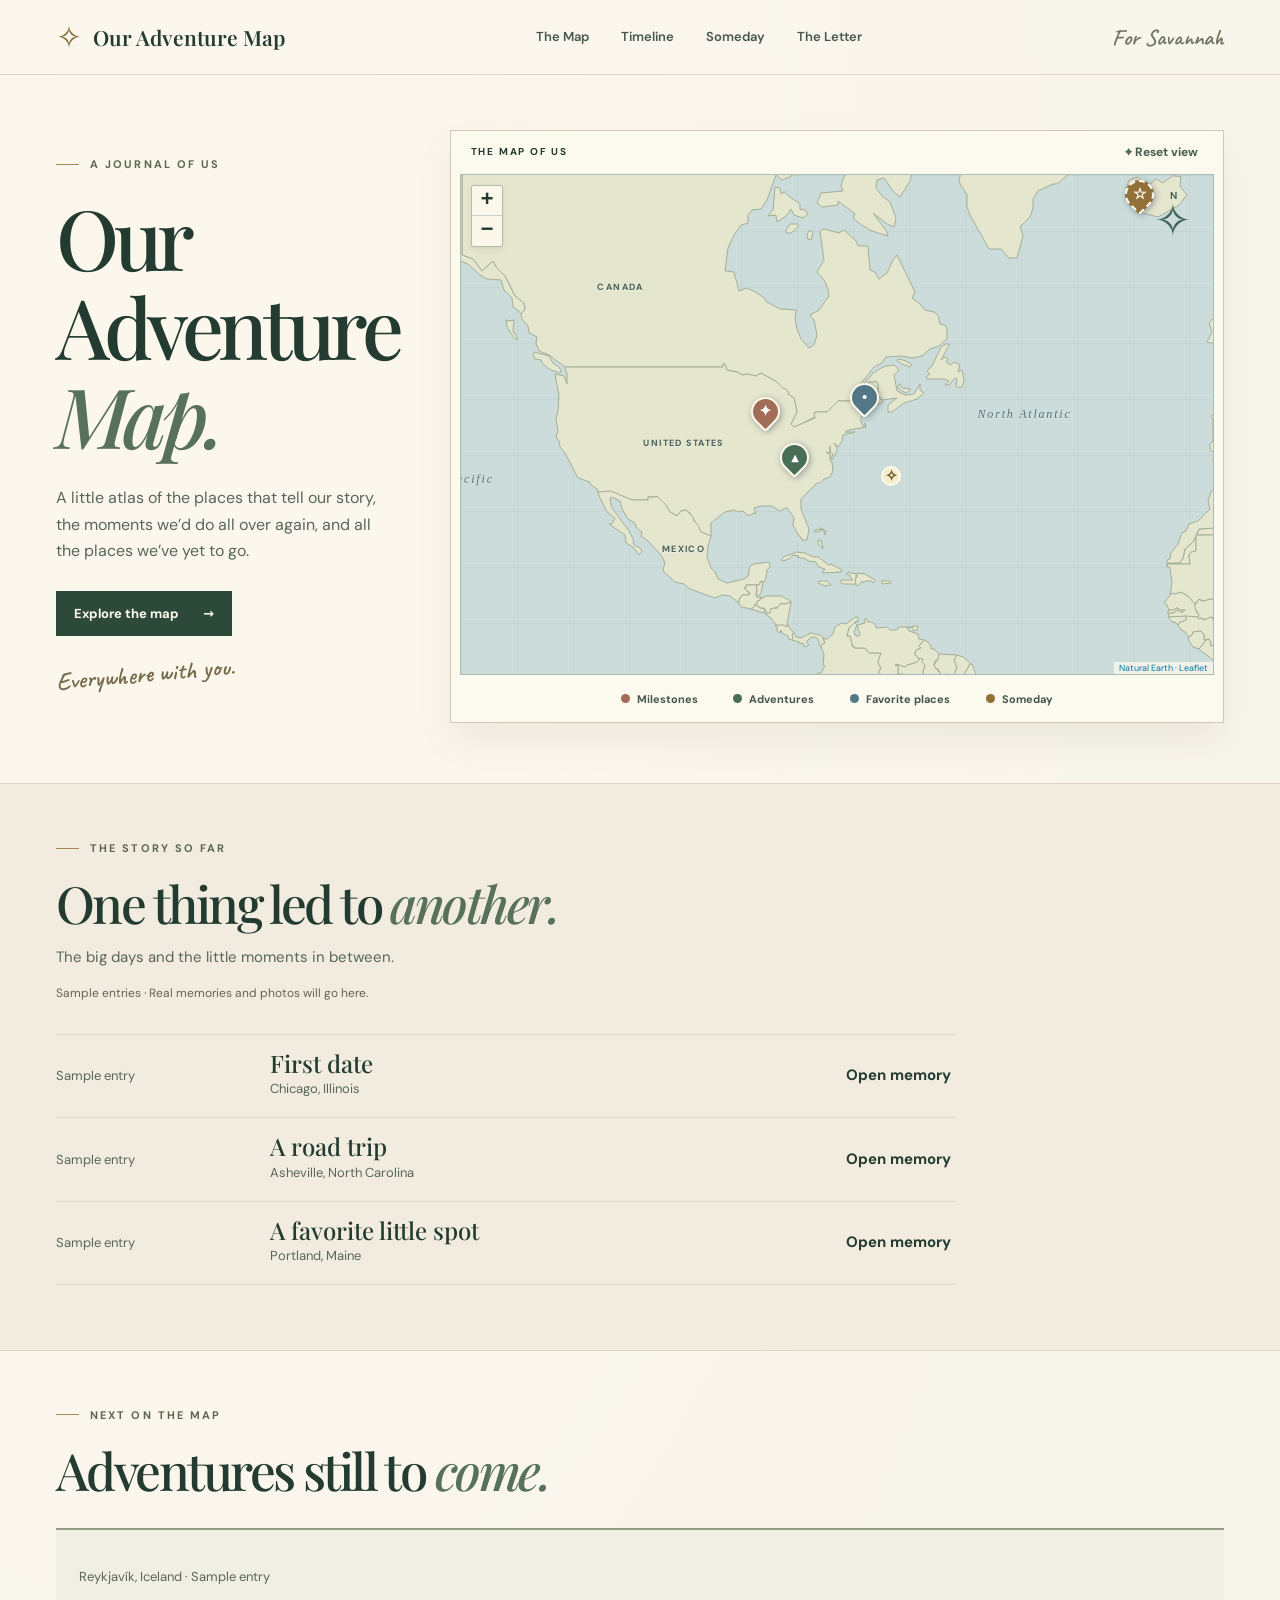
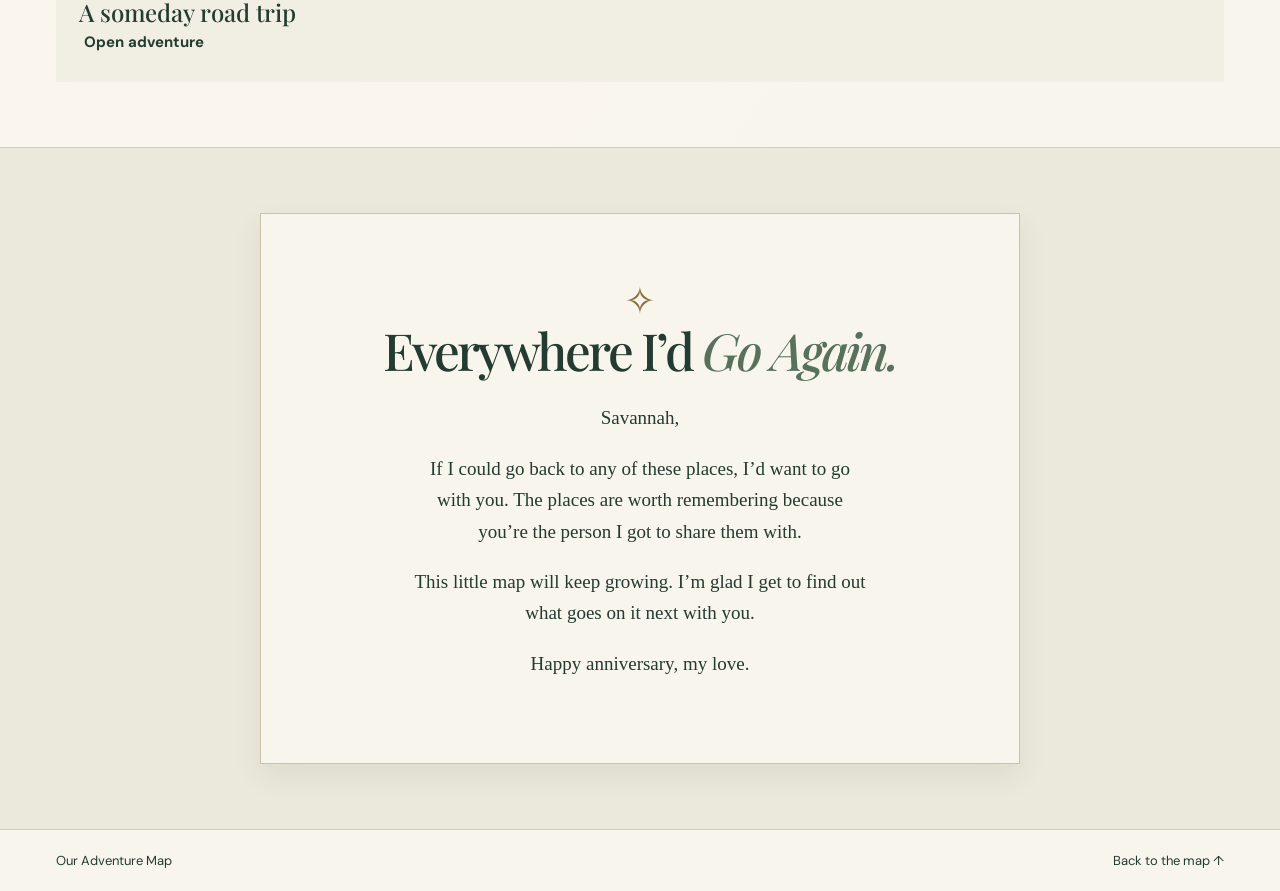
==== index.html @ f173c9c9 "Build Our Adventure Map anniversary journal" ====
<!doctype html>
<html lang="en">
<head>
  <meta charset="utf-8">
  <meta name="viewport" content="width=device-width, initial-scale=1">
  <meta name="theme-color" content="#f7f3e8">
  <meta name="description" content="A travel journal for Savannah, told one place at a time.">
  <title>Our Adventure Map · For Savannah</title>
  <link rel="stylesheet" href="assets/vendor/leaflet.css">
  <link rel="stylesheet" href="assets/site.css">
  <script defer src="assets/vendor/leaflet.js"></script>
  <script defer src="assets/site.js"></script>
</head>
<body>
  <header class="masthead">
    <div class="shell masthead-inner">
      <a class="brand" href="#explore"><span class="brand-mark" aria-hidden="true">✧</span> Our Adventure Map</a>
      <nav aria-label="Journal">
        <a href="#explore">The Map</a><a href="#timeline">Timeline</a><a href="#someday">Someday</a><a href="#letter">The Letter</a>
      </nav>
      <span class="dedication">For Savannah</span>
    </div>
  </header>
  <main>
    <section class="shell hero" id="explore" aria-labelledby="title">
      <div class="intro">
        <p class="eyebrow"><span></span> A JOURNAL OF US</p>
        <h1 id="title">Our<br> Adventure<br><em>Map.</em></h1>
        <p class="intro-copy">A little atlas of the places that tell our story, the moments we’d do all over again, and all the places we’ve yet to go.</p>
        <a class="primary" href="#map-section">Explore the map <span aria-hidden="true">→</span></a>
        <p class="handwritten">Everywhere with you.</p>
      </div>
      <div class="map-frame" id="map-section">
        <div class="map-top"><span>THE MAP OF US</span><button id="reset" type="button" disabled>⌖ <span>Reset view</span></button></div>
        <div class="map-body">
          <div id="map" role="region" aria-label="Interactive world map"></div>
          <div class="compass" aria-hidden="true"><span>N</span><b>✧</b></div>
          <p class="map-message" id="map-message" role="status">Opening the atlas…</p>
        </div>
        <div class="legend" aria-label="Filter map pins" id="legend"></div>
      </div>
    </section>
    <section class="timeline-section" id="timeline">
      <div class="shell section-content">
        <p class="eyebrow"><span></span> THE STORY SO FAR</p>
        <h2>One thing led to <em>another.</em></h2>
        <p class="section-copy">The big days and the little moments in between.</p>
        <p class="sample-notice" id="sample-notice" hidden>Sample entries · Real memories and photos will go here.</p>
        <ol class="timeline" id="timeline-list"></ol>
      </div>
    </section>
    <section class="shell section-content" id="someday">
      <p class="eyebrow"><span></span> NEXT ON THE MAP</p>
      <h2>Adventures still to <em>come.</em></h2>
      <div class="dreams" id="dream-list"></div>
    </section>
    <section class="letter-section" id="letter">
      <div class="letter-paper">
        <span class="letter-star" aria-hidden="true">✧</span>
        <h2>Everywhere I’d <em>Go Again.</em></h2>
        <div class="letter-copy" id="letter-copy"></div>
      </div>
    </section>
  </main>
  <footer class="shell footer"><span>Our Adventure Map</span><a href="#explore">Back to the map ↑</a></footer>
  <dialog id="memory" aria-labelledby="memory-title">
    <article class="memory-content">
      <form method="dialog"><button class="close" aria-label="Close memory">×</button></form>
      <p class="eyebrow" id="memory-type"></p>
      <h2 id="memory-title"></h2>
      <p id="memory-meta"></p>
      <div id="gallery" hidden></div>
      <p id="memory-story"></p>
      <p class="handwritten" id="memory-note"></p>
      <button class="text-button" id="memory-map" type="button">Find on the map →</button>
    </article>
  </dialog>
</body>
</html>
---- assets/vendor/leaflet.css ----
/* required styles */

.leaflet-pane,
.leaflet-tile,
.leaflet-marker-icon,
.leaflet-marker-shadow,
.leaflet-tile-container,
.leaflet-pane > svg,
.leaflet-pane > canvas,
.leaflet-zoom-box,
.leaflet-image-layer,
.leaflet-layer {
	position: absolute;
	left: 0;
	top: 0;
	}
.leaflet-container {
	overflow: hidden;
	}
.leaflet-tile,
.leaflet-marker-icon,
.leaflet-marker-shadow {
	-webkit-user-select: none;
	   -moz-user-select: none;
	        user-select: none;
	  -webkit-user-drag: none;
	}
/* Prevents IE11 from highlighting tiles in blue */
.leaflet-tile::selection {
	background: transparent;
}
/* Safari renders non-retina tile on retina better with this, but Chrome is worse */
.leaflet-safari .leaflet-tile {
	image-rendering: -webkit-optimize-contrast;
	}
/* hack that prevents hw layers "stretching" when loading new tiles */
.leaflet-safari .leaflet-tile-container {
	width: 1600px;
	height: 1600px;
	-webkit-transform-origin: 0 0;
	}
.leaflet-marker-icon,
.leaflet-marker-shadow {
	display: block;
	}
/* .leaflet-container svg: reset svg max-width decleration shipped in Joomla! (joomla.org) 3.x */
/* .leaflet-container img: map is broken in FF if you have max-width: 100% on tiles */
.leaflet-container .leaflet-overlay-pane svg {
	max-width: none !important;
	max-height: none !important;
	}
.leaflet-container .leaflet-marker-pane img,
.leaflet-container .leaflet-shadow-pane img,
.leaflet-container .leaflet-tile-pane img,
.leaflet-container img.leaflet-image-layer,
.leaflet-container .leaflet-tile {
	max-width: none !important;
	max-height: none !important;
	width: auto;
	padding: 0;
	}

.leaflet-container img.leaflet-tile {
	/* See: https://bugs.chromium.org/p/chromium/issues/detail?id=600120 */
	mix-blend-mode: plus-lighter;
}

.leaflet-container.leaflet-touch-zoom {
	-ms-touch-action: pan-x pan-y;
	touch-action: pan-x pan-y;
	}
.leaflet-container.leaflet-touch-drag {
	-ms-touch-action: pinch-zoom;
	/* Fallback for FF which doesn't support pinch-zoom */
	touch-action: none;
	touch-action: pinch-zoom;
}
.leaflet-container.leaflet-touch-drag.leaflet-touch-zoom {
	-ms-touch-action: none;
	touch-action: none;
}
.leaflet-container {
	-webkit-tap-highlight-color: transparent;
}
.leaflet-container a {
	-webkit-tap-highlight-color: rgba(51, 181, 229, 0.4);
}
.leaflet-tile {
	filter: inherit;
	visibility: hidden;
	}
.leaflet-tile-loaded {
	visibility: inherit;
	}
.leaflet-zoom-box {
	width: 0;
	height: 0;
	-moz-box-sizing: border-box;
	     box-sizing: border-box;
	z-index: 800;
	}
/* workaround for https://bugzilla.mozilla.org/show_bug.cgi?id=888319 */
.leaflet-overlay-pane svg {
	-moz-user-select: none;
	}

.leaflet-pane         { z-index: 400; }

.leaflet-tile-pane    { z-index: 200; }
.leaflet-overlay-pane { z-index: 400; }
.leaflet-shadow-pane  { z-index: 500; }
.leaflet-marker-pane  { z-index: 600; }
.leaflet-tooltip-pane   { z-index: 650; }
.leaflet-popup-pane   { z-index: 700; }

.leaflet-map-pane canvas { z-index: 100; }
.leaflet-map-pane svg    { z-index: 200; }

.leaflet-vml-shape {
	width: 1px;
	height: 1px;
	}
.lvml {
	behavior: url(#default#VML);
	display: inline-block;
	position: absolute;
	}


/* control positioning */

.leaflet-control {
	position: relative;
	z-index: 800;
	pointer-events: visiblePainted; /* IE 9-10 doesn't have auto */
	pointer-events: auto;
	}
.leaflet-top,
.leaflet-bottom {
	position: absolute;
	z-index: 1000;
	pointer-events: none;
	}
.leaflet-top {
	top: 0;
	}
.leaflet-right {
	right: 0;
	}
.leaflet-bottom {
	bottom: 0;
	}
.leaflet-left {
	left: 0;
	}
.leaflet-control {
	float: left;
	clear: both;
	}
.leaflet-right .leaflet-control {
	float: right;
	}
.leaflet-top .leaflet-control {
	margin-top: 10px;
	}
.leaflet-bottom .leaflet-control {
	margin-bottom: 10px;
	}
.leaflet-left .leaflet-control {
	margin-left: 10px;
	}
.leaflet-right .leaflet-control {
	margin-right: 10px;
	}


/* zoom and fade animations */

.leaflet-fade-anim .leaflet-popup {
	opacity: 0;
	-webkit-transition: opacity 0.2s linear;
	   -moz-transition: opacity 0.2s linear;
	        transition: opacity 0.2s linear;
	}
.leaflet-fade-anim .leaflet-map-pane .leaflet-popup {
	opacity: 1;
	}
.leaflet-zoom-animated {
	-webkit-transform-origin: 0 0;
	    -ms-transform-origin: 0 0;
	        transform-origin: 0 0;
	}
svg.leaflet-zoom-animated {
	will-change: transform;
}

.leaflet-zoom-anim .leaflet-zoom-animated {
	-webkit-transition: -webkit-transform 0.25s cubic-bezier(0,0,0.25,1);
	   -moz-transition:    -moz-transform 0.25s cubic-bezier(0,0,0.25,1);
	        transition:         transform 0.25s cubic-bezier(0,0,0.25,1);
	}
.leaflet-zoom-anim .leaflet-tile,
.leaflet-pan-anim .leaflet-tile {
	-webkit-transition: none;
	   -moz-transition: none;
	        transition: none;
	}

.leaflet-zoom-anim .leaflet-zoom-hide {
	visibility: hidden;
	}


/* cursors */

.leaflet-interactive {
	cursor: pointer;
	}
.leaflet-grab {
	cursor: -webkit-grab;
	cursor:    -moz-grab;
	cursor:         grab;
	}
.leaflet-crosshair,
.leaflet-crosshair .leaflet-interactive {
	cursor: crosshair;
	}
.leaflet-popup-pane,
.leaflet-control {
	cursor: auto;
	}
.leaflet-dragging .leaflet-grab,
.leaflet-dragging .leaflet-grab .leaflet-interactive,
.leaflet-dragging .leaflet-marker-draggable {
	cursor: move;
	cursor: -webkit-grabbing;
	cursor:    -moz-grabbing;
	cursor:         grabbing;
	}

/* marker & overlays interactivity */
.leaflet-marker-icon,
.leaflet-marker-shadow,
.leaflet-image-layer,
.leaflet-pane > svg path,
.leaflet-tile-container {
	pointer-events: none;
	}

.leaflet-marker-icon.leaflet-interactive,
.leaflet-image-layer.leaflet-interactive,
.leaflet-pane > svg path.leaflet-interactive,
svg.leaflet-image-layer.leaflet-interactive path {
	pointer-events: visiblePainted; /* IE 9-10 doesn't have auto */
	pointer-events: auto;
	}

/* visual tweaks */

.leaflet-container {
	background: #ddd;
	outline-offset: 1px;
	}
.leaflet-container a {
	color: #0078A8;
	}
.leaflet-zoom-box {
	border: 2px dotted #38f;
	background: rgba(255,255,255,0.5);
	}


/* general typography */
.leaflet-container {
	font-family: "Helvetica Neue", Arial, Helvetica, sans-serif;
	font-size: 12px;
	font-size: 0.75rem;
	line-height: 1.5;
	}


/* general toolbar styles */

.leaflet-bar {
	box-shadow: 0 1px 5px rgba(0,0,0,0.65);
	border-radius: 4px;
	}
.leaflet-bar a {
	background-color: #fff;
	border-bottom: 1px solid #ccc;
	width: 26px;
	height: 26px;
	line-height: 26px;
	display: block;
	text-align: center;
	text-decoration: none;
	color: black;
	}
.leaflet-bar a,
.leaflet-control-layers-toggle {
	background-position: 50% 50%;
	background-repeat: no-repeat;
	display: block;
	}
.leaflet-bar a:hover,
.leaflet-bar a:focus {
	background-color: #f4f4f4;
	}
.leaflet-bar a:first-child {
	border-top-left-radius: 4px;
	border-top-right-radius: 4px;
	}
.leaflet-bar a:last-child {
	border-bottom-left-radius: 4px;
	border-bottom-right-radius: 4px;
	border-bottom: none;
	}
.leaflet-bar a.leaflet-disabled {
	cursor: default;
	background-color: #f4f4f4;
	color: #bbb;
	}

.leaflet-touch .leaflet-bar a {
	width: 30px;
	height: 30px;
	line-height: 30px;
	}
.leaflet-touch .leaflet-bar a:first-child {
	border-top-left-radius: 2px;
	border-top-right-radius: 2px;
	}
.leaflet-touch .leaflet-bar a:last-child {
	border-bottom-left-radius: 2px;
	border-bottom-right-radius: 2px;
	}

/* zoom control */

.leaflet-control-zoom-in,
.leaflet-control-zoom-out {
	font: bold 18px 'Lucida Console', Monaco, monospace;
	text-indent: 1px;
	}

.leaflet-touch .leaflet-control-zoom-in, .leaflet-touch .leaflet-control-zoom-out  {
	font-size: 22px;
	}


/* layers control */

.leaflet-control-layers {
	box-shadow: 0 1px 5px rgba(0,0,0,0.4);
	background: #fff;
	border-radius: 5px;
	}
.leaflet-control-layers-toggle {
	background-image: url(images/layers.png);
	width: 36px;
	height: 36px;
	}
.leaflet-retina .leaflet-control-layers-toggle {
	background-image: url(images/layers-2x.png);
	background-size: 26px 26px;
	}
.leaflet-touch .leaflet-control-layers-toggle {
	width: 44px;
	height: 44px;
	}
.leaflet-control-layers .leaflet-control-layers-list,
.leaflet-control-layers-expanded .leaflet-control-layers-toggle {
	display: none;
	}
.leaflet-control-layers-expanded .leaflet-control-layers-list {
	display: block;
	position: relative;
	}
.leaflet-control-layers-expanded {
	padding: 6px 10px 6px 6px;
	color: #333;
	background: #fff;
	}
.leaflet-control-layers-scrollbar {
	overflow-y: scroll;
	overflow-x: hidden;
	padding-right: 5px;
	}
.leaflet-control-layers-selector {
	margin-top: 2px;
	position: relative;
	top: 1px;
	}
.leaflet-control-layers label {
	display: block;
	font-size: 13px;
	font-size: 1.08333em;
	}
.leaflet-control-layers-separator {
	height: 0;
	border-top: 1px solid #ddd;
	margin: 5px -10px 5px -6px;
	}

/* Default icon URLs */
.leaflet-default-icon-path { /* used only in path-guessing heuristic, see L.Icon.Default */
	background-image: url(images/marker-icon.png);
	}


/* attribution and scale controls */

.leaflet-container .leaflet-control-attribution {
	background: #fff;
	background: rgba(255, 255, 255, 0.8);
	margin: 0;
	}
.leaflet-control-attribution,
.leaflet-control-scale-line {
	padding: 0 5px;
	color: #333;
	line-height: 1.4;
	}
.leaflet-control-attribution a {
	text-decoration: none;
	}
.leaflet-control-attribution a:hover,
.leaflet-control-attribution a:focus {
	text-decoration: underline;
	}
.leaflet-attribution-flag {
	display: inline !important;
	vertical-align: baseline !important;
	width: 1em;
	height: 0.6669em;
	}
.leaflet-left .leaflet-control-scale {
	margin-left: 5px;
	}
.leaflet-bottom .leaflet-control-scale {
	margin-bottom: 5px;
	}
.leaflet-control-scale-line {
	border: 2px solid #777;
	border-top: none;
	line-height: 1.1;
	padding: 2px 5px 1px;
	white-space: nowrap;
	-moz-box-sizing: border-box;
	     box-sizing: border-box;
	background: rgba(255, 255, 255, 0.8);
	text-shadow: 1px 1px #fff;
	}
.leaflet-control-scale-line:not(:first-child) {
	border-top: 2px solid #777;
	border-bottom: none;
	margin-top: -2px;
	}
.leaflet-control-scale-line:not(:first-child):not(:last-child) {
	border-bottom: 2px solid #777;
	}

.leaflet-touch .leaflet-control-attribution,
.leaflet-touch .leaflet-control-layers,
.leaflet-touch .leaflet-bar {
	box-shadow: none;
	}
.leaflet-touch .leaflet-control-layers,
.leaflet-touch .leaflet-bar {
	border: 2px solid rgba(0,0,0,0.2);
	background-clip: padding-box;
	}


/* popup */

.leaflet-popup {
	position: absolute;
	text-align: center;
	margin-bottom: 20px;
	}
.leaflet-popup-content-wrapper {
	padding: 1px;
	text-align: left;
	border-radius: 12px;
	}
.leaflet-popup-content {
	margin: 13px 24px 13px 20px;
	line-height: 1.3;
	font-size: 13px;
	font-size: 1.08333em;
	min-height: 1px;
	}
.leaflet-popup-content p {
	margin: 17px 0;
	margin: 1.3em 0;
	}
.leaflet-popup-tip-container {
	width: 40px;
	height: 20px;
	position: absolute;
	left: 50%;
	margin-top: -1px;
	margin-left: -20px;
	overflow: hidden;
	pointer-events: none;
	}
.leaflet-popup-tip {
	width: 17px;
	height: 17px;
	padding: 1px;

	margin: -10px auto 0;
	pointer-events: auto;

	-webkit-transform: rotate(45deg);
	   -moz-transform: rotate(45deg);
	    -ms-transform: rotate(45deg);
	        transform: rotate(45deg);
	}
.leaflet-popup-content-wrapper,
.leaflet-popup-tip {
	background: white;
	color: #333;
	box-shadow: 0 3px 14px rgba(0,0,0,0.4);
	}
.leaflet-container a.leaflet-popup-close-button {
	position: absolute;
	top: 0;
	right: 0;
	border: none;
	text-align: center;
	width: 24px;
	height: 24px;
	font: 16px/24px Tahoma, Verdana, sans-serif;
	color: #757575;
	text-decoration: none;
	background: transparent;
	}
.leaflet-container a.leaflet-popup-close-button:hover,
.leaflet-container a.leaflet-popup-close-button:focus {
	color: #585858;
	}
.leaflet-popup-scrolled {
	overflow: auto;
	}

.leaflet-oldie .leaflet-popup-content-wrapper {
	-ms-zoom: 1;
	}
.leaflet-oldie .leaflet-popup-tip {
	width: 24px;
	margin: 0 auto;

	-ms-filter: "progid:DXImageTransform.Microsoft.Matrix(M11=0.70710678, M12=0.70710678, M21=-0.70710678, M22=0.70710678)";
	filter: progid:DXImageTransform.Microsoft.Matrix(M11=0.70710678, M12=0.70710678, M21=-0.70710678, M22=0.70710678);
	}

.leaflet-oldie .leaflet-control-zoom,
.leaflet-oldie .leaflet-control-layers,
.leaflet-oldie .leaflet-popup-content-wrapper,
.leaflet-oldie .leaflet-popup-tip {
	border: 1px solid #999;
	}


/* div icon */

.leaflet-div-icon {
	background: #fff;
	border: 1px solid #666;
	}


/* Tooltip */
/* Base styles for the element that has a tooltip */
.leaflet-tooltip {
	position: absolute;
	padding: 6px;
	background-color: #fff;
	border: 1px solid #fff;
	border-radius: 3px;
	color: #222;
	white-space: nowrap;
	-webkit-user-select: none;
	-moz-user-select: none;
	-ms-user-select: none;
	user-select: none;
	pointer-events: none;
	box-shadow: 0 1px 3px rgba(0,0,0,0.4);
	}
.leaflet-tooltip.leaflet-interactive {
	cursor: pointer;
	pointer-events: auto;
	}
.leaflet-tooltip-top:before,
.leaflet-tooltip-bottom:before,
.leaflet-tooltip-left:before,
.leaflet-tooltip-right:before {
	position: absolute;
	pointer-events: none;
	border: 6px solid transparent;
	background: transparent;
	content: "";
	}

/* Directions */

.leaflet-tooltip-bottom {
	margin-top: 6px;
}
.leaflet-tooltip-top {
	margin-top: -6px;
}
.leaflet-tooltip-bottom:before,
.leaflet-tooltip-top:before {
	left: 50%;
	margin-left: -6px;
	}
.leaflet-tooltip-top:before {
	bottom: 0;
	margin-bottom: -12px;
	border-top-color: #fff;
	}
.leaflet-tooltip-bottom:before {
	top: 0;
	margin-top: -12px;
	margin-left: -6px;
	border-bottom-color: #fff;
	}
.leaflet-tooltip-left {
	margin-left: -6px;
}
.leaflet-tooltip-right {
	margin-left: 6px;
}
.leaflet-tooltip-left:before,
.leaflet-tooltip-right:before {
	top: 50%;
	margin-top: -6px;
	}
.leaflet-tooltip-left:before {
	right: 0;
	margin-right: -12px;
	border-left-color: #fff;
	}
.leaflet-tooltip-right:before {
	left: 0;
	margin-left: -12px;
	border-right-color: #fff;
	}

/* Printing */

@media print {
	/* Prevent printers from removing background-images of controls. */
	.leaflet-control {
		-webkit-print-color-adjust: exact;
		print-color-adjust: exact;
		}
	}
---- assets/site.css ----
@font-face{font-family:"Playfair Display";font-style:normal;font-weight:500;font-display:swap;src:url("fonts/playfair-display-latin-500-normal.woff2") format("woff2")}
@font-face{font-family:"Playfair Display";font-style:italic;font-weight:500;font-display:swap;src:url("fonts/playfair-display-latin-500-italic.woff2") format("woff2")}
@font-face{font-family:"Playfair Display";font-style:normal;font-weight:600;font-display:swap;src:url("fonts/playfair-display-latin-600-normal.woff2") format("woff2")}
@font-face{font-family:"DM Sans";font-style:normal;font-weight:400;font-display:swap;src:url("fonts/dm-sans-latin-400-normal.woff2") format("woff2")}
@font-face{font-family:"DM Sans";font-style:normal;font-weight:600;font-display:swap;src:url("fonts/dm-sans-latin-600-normal.woff2") format("woff2")}
@font-face{font-family:"DM Sans";font-style:normal;font-weight:700;font-display:swap;src:url("fonts/dm-sans-latin-700-normal.woff2") format("woff2")}
@font-face{font-family:"Caveat";font-style:normal;font-weight:600;font-display:swap;src:url("fonts/caveat-latin-600-normal.woff2") format("woff2")}

:root{--paper:#f8f5ec;--ink:#233b30;--muted:#59665b;--olive:#57715b;--line:#ddd6c4;--gold:#b18a4f;--serif:"Playfair Display",Georgia,serif;--sans:"DM Sans",system-ui,sans-serif;--hand:"Caveat",cursive}
*{box-sizing:border-box}
html{scroll-behavior:smooth}
body{margin:0;color:var(--ink);background:radial-gradient(ellipse at 17% 20%,#fff9ee90,transparent 65%),var(--paper);font:15px/1.65 var(--sans)}
a{color:inherit;text-decoration:none}
button{color:inherit;font:inherit;cursor:pointer}
button:disabled{cursor:default;opacity:.5}
:focus-visible{outline:2px solid #966523;outline-offset:4px}
[hidden]{display:none!important}
.shell{width:min(1320px,calc(100% - 112px));margin-inline:auto}
.masthead{border-bottom:1px solid var(--line)}
.masthead-inner{height:74px;display:flex;align-items:center;justify-content:space-between;gap:20px}
.brand{display:flex;align-items:center;gap:11px;font:600 21px var(--serif);white-space:nowrap}
.brand-mark{font:31px/1 Georgia,serif;color:#8a6e3c}
nav{display:flex;gap:32px;color:#46574c;font-size:13px;font-weight:600}
nav a:hover,.footer a:hover,.text-button:hover{text-decoration:underline;text-underline-offset:5px}
.dedication{font:600 23px var(--hand);color:#6f765f;white-space:nowrap}
.hero{display:grid;grid-template-columns:minmax(280px,.84fr) minmax(0,1.9fr);gap:clamp(30px,4vw,72px);align-items:center;padding-block:55px 60px}
.eyebrow{display:flex;align-items:center;gap:11px;color:#5d674e;font-size:11px;font-weight:700;letter-spacing:.19em;text-transform:uppercase;margin:0 0 19px}
.eyebrow span{width:23px;height:1px;background:#a48855;display:inline-block}
h1,h2,h3{font-family:var(--serif);font-weight:500;margin:0;line-height:1.07}
h1{font-size:clamp(65px,6.5vw,106px);letter-spacing:-.065em}
h2{font-size:clamp(36px,4vw,61px);letter-spacing:-.05em}
em{color:var(--olive);font-weight:500}
.intro-copy{max-width:30ch;color:var(--muted);font-size:16px;margin:26px 0}
.primary{display:inline-flex;align-items:center;gap:24px;background:#2d4939;color:#fffaf0;padding:11px 17px;font-size:13px;font-weight:700;border:1px solid #2d4939}
.primary:hover{background:#3f604a}
.handwritten{font:600 25px var(--hand);color:#766c4b}
.intro .handwritten{transform:rotate(-5deg);transform-origin:left;margin:30px 0 0}
.map-frame{background:#fcf9ef;border:1px solid #d1c9b5;padding:0 9px;box-shadow:0 18px 35px #42362412;scroll-margin-top:12px}
.map-top{display:flex;align-items:center;justify-content:space-between;padding:0 11px;height:43px;font-size:10px;letter-spacing:.18em;font-weight:700}
.map-top button,.legend button,.text-button{border:0;background:none;padding:4px 5px}
.map-top button{font-size:12px;letter-spacing:normal;color:#465e4f}
.map-body{position:relative;border:1px solid #a9bcb5}
#map{height:clamp(365px,39vw,565px);background:#cbdcda;background-image:linear-gradient(#809d971b 1px,transparent 1px),linear-gradient(90deg,#809d971b 1px,transparent 1px);background-size:56px 56px;font-family:var(--sans)}
#map .leaflet-control-zoom{border:1px solid #babba6;border-radius:2px;box-shadow:0 2px 6px #2342321a}
#map .leaflet-control-zoom a{background:#fbf7eb;color:var(--ink)}
#map .leaflet-control-attribution{background:#f9f6ecd9;color:#435a51;font-size:9px}
.compass{position:absolute;z-index:500;right:21px;top:14px;color:#416456;text-align:center;pointer-events:none;font:700 10px var(--sans)}
.compass b{display:block;font:45px/.85 Georgia,serif}
.map-message{position:absolute;z-index:600;left:50%;top:50%;transform:translate(-50%,-50%);background:var(--paper);padding:8px 14px;margin:0;white-space:nowrap}
.legend{min-height:47px;display:flex;align-items:center;justify-content:center;gap:clamp(8px,2vw,30px);flex-wrap:wrap;padding:6px}
.legend button{display:flex;align-items:center;gap:7px;font-size:11px;font-weight:700;color:#45574b}
.legend button[aria-pressed="false"]{opacity:.55;text-decoration:line-through}
.dot{display:inline-block;width:9px;height:9px;border-radius:50%;background:var(--pin);flex:none}
.map-pin{display:grid;place-items:center;border:2px solid #fff9ea;border-radius:50% 50% 50% 3px;background:var(--pin);color:white;transform:rotate(-45deg);box-shadow:0 2px 6px #172e4260;width:29px;height:29px}
.map-pin span{transform:rotate(45deg);font:700 15px/1 Georgia,serif}
.map-pin.dream{border-style:dashed}
.map-pin.secret{background:#f6edcb;color:#705a2f;width:20px;height:20px;border-radius:50%;box-shadow:none}
.map-label{color:#485f55;font:700 9px var(--sans);text-align:center;letter-spacing:.16em;pointer-events:none;text-shadow:0 1px #edf1e8}
.map-label.ocean{color:#536f72;font:italic 12px Georgia,serif;letter-spacing:.15em}
.section-content{padding-block:55px 65px}
.timeline-section{background:#f1ecdf;border-block:1px solid var(--line)}
.section-copy{color:var(--muted);margin:14px 0}
.sample-notice{color:#6b624d;font-size:12px}
.timeline{margin:30px 0 0;padding:0;list-style:none;max-width:900px}
.timeline li{display:grid;grid-template-columns: minmax(105px,.5fr) 1.4fr auto;align-items:center;gap:16px;border-top:1px solid var(--line);padding:16px 0}
.timeline li:last-child{border-bottom:1px solid var(--line)}
.timeline h3,.dreams h3{font-size:24px}
.timeline time,.entry-place,.memory-content #memory-meta{color:var(--muted);font-size:13px}
.text-button{font-weight:700;text-align:left}
.dreams{display:grid;grid-template-columns:repeat(auto-fit,minmax(min(100%,245px),1fr));gap:20px;margin-top:30px}
.dreams article{padding:23px;background:#f1eee3;border-top:2px solid #929d83}
.dreams p{color:var(--muted)}
.letter-section{border-block:1px solid #d3cebc;background:#eae9db;padding:65px 20px;text-align:center}
.letter-paper{margin:auto;max-width:760px;background:var(--paper);border:1px solid #ccc2aa;padding:clamp(24px,6vw,65px);box-shadow:0 12px 28px #3b422514}
.letter-star{font:38px Georgia,serif;color:#8a6e3c}
.letter-copy{max-width:48ch;margin:25px auto 0;font:19px/1.65 Georgia,serif}
.footer{display:flex;justify-content:space-between;gap:15px;padding-block:20px;font-size:13px}
dialog{padding:0;border:1px solid #c0b498;color:var(--ink);background:var(--paper);width:min(560px,calc(100% - 28px));max-height:88dvh;box-shadow:0 17px 50px #20332360}
dialog::backdrop{background:#20352bc2}
.memory-content{position:relative;padding:clamp(22px,6vw,45px)}
.memory-content h2{font-size:clamp(30px,6vw,48px)}
.close{position:absolute;right:13px;top:10px;border:0;background:none;font-size:28px;line-height:1}
#gallery{display:flex;overflow-x:auto;scroll-snap-type:x mandatory;gap:12px}
#gallery figure{flex:0 0 100%;scroll-snap-align:start;margin:0}
#gallery img{display:block;width:100%;max-height:380px;object-fit:contain;background:#ebe6d6}
#gallery figcaption{font-size:13px;color:var(--muted)}
.gallery-controls{display:flex;align-items:center;justify-content:space-between;margin-top:8px}
@media(max-width:950px){.shell{width:calc(100% - 56px)}nav{gap:18px}.hero{gap:26px}h1{font-size:clamp(58px,8.5vw,82px)}}
@media(max-width:710px){.shell{width:calc(100% - 34px)}.masthead-inner{height:auto;min-height:70px;display:grid;grid-template-columns:1fr auto;gap:6px 12px;padding:11px 0}.brand{font-size:19px}.dedication{grid-column:2;grid-row:1;font-size:20px}nav{grid-column:1/-1;justify-content:space-between;gap:10px}.hero{grid-template-columns:1fr;padding-block:36px;gap:25px}h1{font-size:clamp(63px,12vw,85px)}h1 br:first-child{display:none}h1 br:first-child::after{content:" "}.intro-copy{margin:19px 0}.intro .handwritten{display:inline-block;margin:12px 0 0 14px;font-size:21px}#map{height:370px}.legend{gap:3px 10px}.legend button{font-size:10px}.section-content{padding-block:38px 45px}.timeline li{grid-template-columns:1fr auto;gap:4px 12px}.timeline time{grid-column:1/-1}.timeline h3{font-size:20px}}
@media(prefers-reduced-motion:reduce){*,*::before,*::after{scroll-behavior:auto!important;animation:none!important}}
.primary span,.map-pin.adventure span{font-family:"DejaVu Sans",system-ui,sans-serif}
.map-pin.adventure span{font-size:10px}
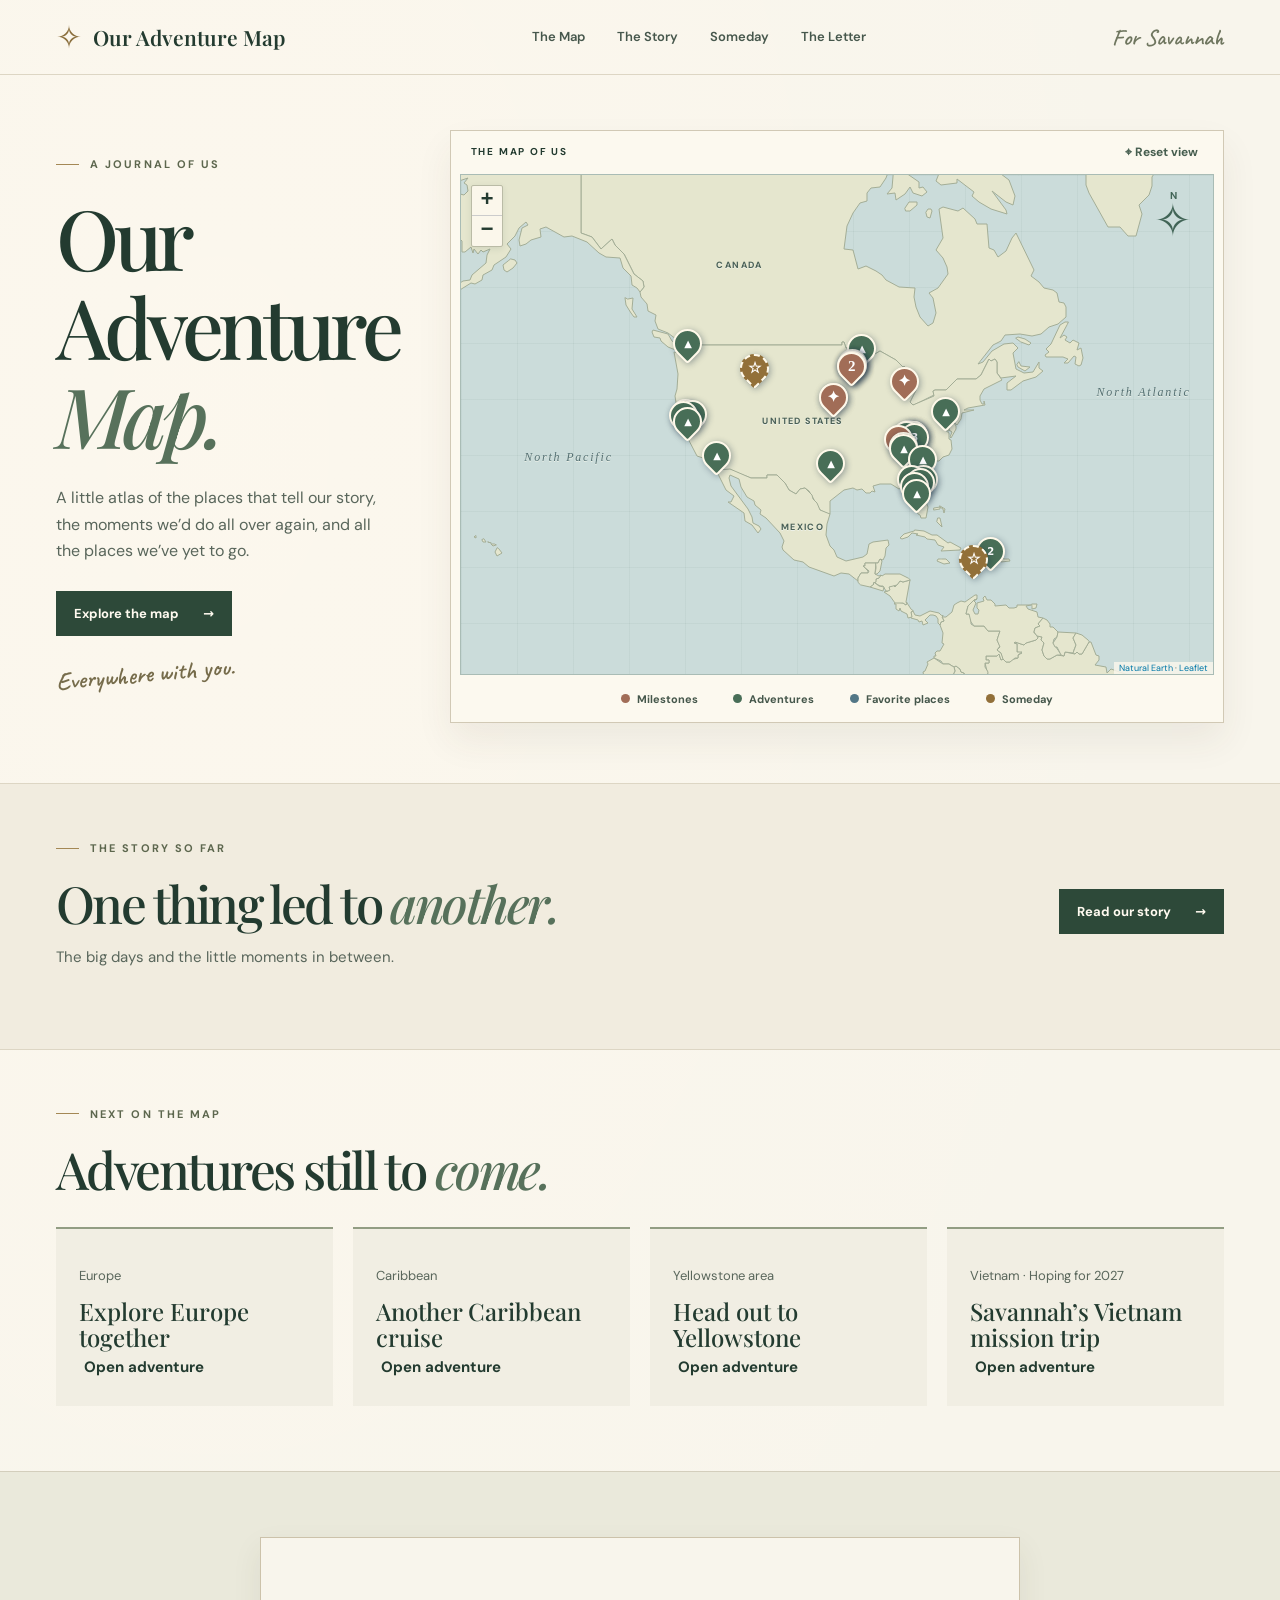
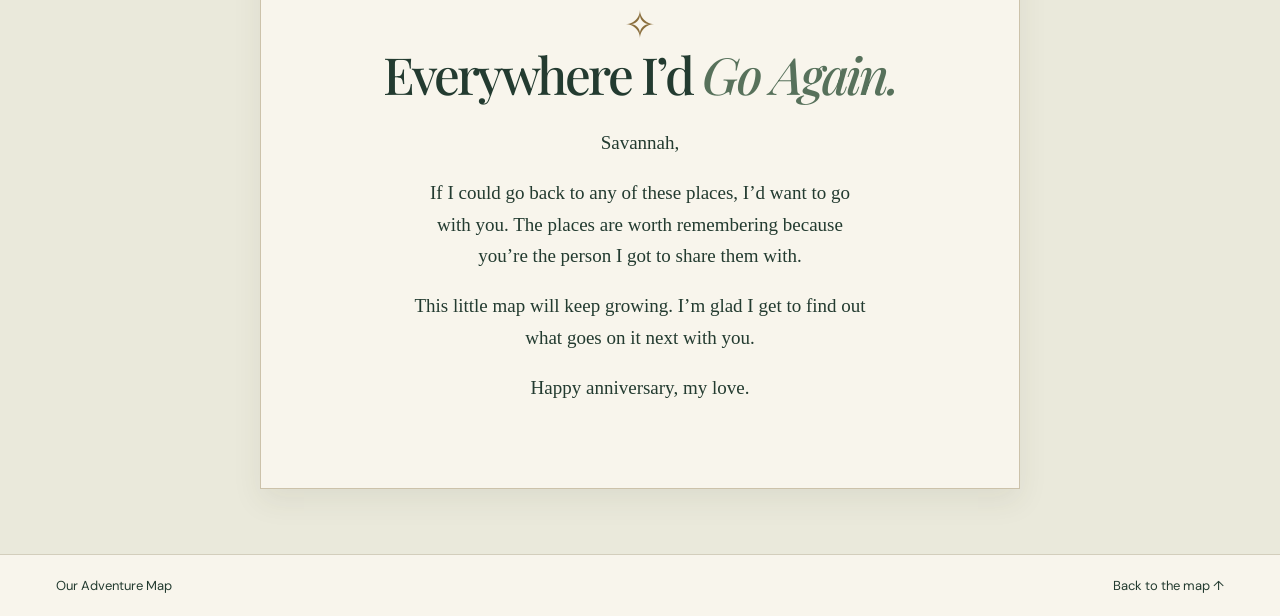
==== commit 4e9fbd81: "Give the relationship story an illustrated timeline page" ====
--- a/index.html
+++ b/index.html
@@ -16,7 +16,7 @@
     <div class="shell masthead-inner">
       <a class="brand" href="#explore"><span class="brand-mark" aria-hidden="true">✧</span> Our Adventure Map</a>
       <nav aria-label="Journal">
-        <a href="#explore">The Map</a><a href="#timeline">Timeline</a><a href="#someday">Someday</a><a href="#letter">The Letter</a>
+        <a href="#explore">The Map</a><a href="story.html">The Story</a><a href="#someday">Someday</a><a href="#letter">The Letter</a>
       </nav>
       <span class="dedication">For Savannah</span>
     </div>
@@ -41,12 +41,13 @@
       </div>
     </section>
     <section class="timeline-section" id="timeline">
-      <div class="shell section-content">
-        <p class="eyebrow"><span></span> THE STORY SO FAR</p>
-        <h2>One thing led to <em>another.</em></h2>
-        <p class="section-copy">The big days and the little moments in between.</p>
-        <p class="sample-notice" id="sample-notice" hidden>Sample entries · Real memories and photos will go here.</p>
-        <ol class="timeline" id="timeline-list"></ol>
+      <div class="shell section-content story-invite">
+        <div>
+          <p class="eyebrow"><span></span> THE STORY SO FAR</p>
+          <h2>One thing led to <em>another.</em></h2>
+          <p class="section-copy">The big days and the little moments in between.</p>
+        </div>
+        <a class="primary" href="story.html">Read our story <span aria-hidden="true">→</span></a>
       </div>
     </section>
     <section class="shell section-content" id="someday">
--- a/assets/site.css
+++ b/assets/site.css
@@ -60,12 +60,8 @@
 .section-content{padding-block:55px 65px}
 .timeline-section{background:#f1ecdf;border-block:1px solid var(--line)}
 .section-copy{color:var(--muted);margin:14px 0}
-.sample-notice{color:#6b624d;font-size:12px}
-.timeline{margin:30px 0 0;padding:0;list-style:none;max-width:900px}
-.timeline li{display:grid;grid-template-columns: minmax(105px,.5fr) 1.4fr auto;align-items:center;gap:16px;border-top:1px solid var(--line);padding:16px 0}
-.timeline li:last-child{border-bottom:1px solid var(--line)}
-.timeline h3,.dreams h3{font-size:24px}
-.timeline time,.entry-place,.memory-content #memory-meta{color:var(--muted);font-size:13px}
+.dreams h3{font-size:24px}
+.entry-place,.memory-content #memory-meta{color:var(--muted);font-size:13px}
 .text-button{font-weight:700;text-align:left}
 .dreams{display:grid;grid-template-columns:repeat(auto-fit,minmax(min(100%,245px),1fr));gap:20px;margin-top:30px}
 .dreams article{padding:23px;background:#f1eee3;border-top:2px solid #929d83}
@@ -86,7 +82,187 @@
 #gallery figcaption{font-size:13px;color:var(--muted)}
 .gallery-controls{display:flex;align-items:center;justify-content:space-between;margin-top:8px}
 @media(max-width:950px){.shell{width:calc(100% - 56px)}nav{gap:18px}.hero{gap:26px}h1{font-size:clamp(58px,8.5vw,82px)}}
-@media(max-width:710px){.shell{width:calc(100% - 34px)}.masthead-inner{height:auto;min-height:70px;display:grid;grid-template-columns:1fr auto;gap:6px 12px;padding:11px 0}.brand{font-size:19px}.dedication{grid-column:2;grid-row:1;font-size:20px}nav{grid-column:1/-1;justify-content:space-between;gap:10px}.hero{grid-template-columns:1fr;padding-block:36px;gap:25px}h1{font-size:clamp(63px,12vw,85px)}h1 br:first-child{display:none}h1 br:first-child::after{content:" "}.intro-copy{margin:19px 0}.intro .handwritten{display:inline-block;margin:12px 0 0 14px;font-size:21px}#map{height:370px}.legend{gap:3px 10px}.legend button{font-size:10px}.section-content{padding-block:38px 45px}.timeline li{grid-template-columns:1fr auto;gap:4px 12px}.timeline time{grid-column:1/-1}.timeline h3{font-size:20px}}
+@media(max-width:710px){.shell{width:calc(100% - 34px)}.masthead-inner{height:auto;min-height:70px;display:grid;grid-template-columns:1fr auto;gap:6px 12px;padding:11px 0}.brand{font-size:19px}.dedication{grid-column:2;grid-row:1;font-size:20px}nav{grid-column:1/-1;justify-content:space-between;gap:10px}.hero{grid-template-columns:1fr;padding-block:36px;gap:25px}h1{font-size:clamp(63px,12vw,85px)}h1 br:first-child{display:none}h1 br:first-child::after{content:" "}.intro-copy{margin:19px 0}.intro .handwritten{display:inline-block;margin:12px 0 0 14px;font-size:21px}#map{height:370px}.legend{gap:3px 10px}.legend button{font-size:10px}.section-content{padding-block:38px 45px}}
 @media(prefers-reduced-motion:reduce){*,*::before,*::after{scroll-behavior:auto!important;animation:none!important}}
 .primary span,.map-pin.adventure span{font-family:"DejaVu Sans",system-ui,sans-serif}
 .map-pin.adventure span{font-size:10px}
+.pin-memories .text-button{display:block;padding:6px 0;color:var(--ink)}
+
+.story-invite {
+  display: flex;
+  justify-content: space-between;
+  align-items: center;
+  flex-wrap: wrap;
+  gap: 18px 30px;
+}
+nav a[aria-current="page"] {
+  text-decoration: underline;
+  text-decoration-color: var(--gold);
+  text-underline-offset: 6px;
+}
+.story-cover {
+  max-width: 1140px;
+  display: grid;
+  grid-template-columns: 1fr 1fr;
+  align-items: center;
+  gap: clamp(24px, 5vw, 75px);
+  padding-block: clamp(38px, 7vw, 106px);
+}
+.story-cover h1 {
+  font-size: clamp(52px, 6.5vw, 98px);
+  line-height: 1.02;
+}
+.story-cover .intro-copy { max-width: 36ch; }
+.cover-photo {
+  min-width: 0;
+  margin: 0;
+  padding: 10px 10px 0;
+  border: 1px solid var(--line);
+  background: #fffcf2;
+  box-shadow: 0 14px 34px #42362418;
+  transform: rotate(2deg);
+}
+.cover-photo img {
+  display: block;
+  width: 100%;
+  aspect-ratio: 1.36;
+  object-fit: cover;
+  object-position: center 39%;
+}
+.cover-photo figcaption {
+  display: flex;
+  flex-wrap: wrap;
+  justify-content: space-between;
+  align-items: baseline;
+  gap: 0 12px;
+  padding: 6px 4px 8px;
+}
+.cover-photo figcaption span { font: 600 24px var(--hand); }
+.cover-photo time { color: var(--muted); font-size: 12px; }
+.story-chapters {
+  border-block: 1px solid var(--line);
+  background: #f1ecdf;
+}
+.story-inner {
+  max-width: 1100px;
+  padding-block: 32px 50px;
+}
+.chapter-toolbar {
+  display: flex;
+  justify-content: flex-end;
+  align-items: center;
+  flex-wrap: wrap;
+  gap: 8px 12px;
+  margin-bottom: 24px;
+  color: var(--muted);
+  font-size: 13px;
+}
+.chapter-toolbar select {
+  font: inherit;
+  color: var(--ink);
+  background: var(--paper);
+  border: 1px solid #bdb39c;
+  border-radius: 0;
+  padding: 7px 12px;
+}
+.story-chapter {
+  display: grid;
+  grid-template-columns: clamp(90px, 12vw, 150px) 1fr;
+  gap: clamp(16px, 3.5vw, 44px);
+  border-top: 1px solid var(--line);
+  padding-block: 24px 40px;
+  scroll-margin-top: 12px;
+}
+.chapter-year {
+  align-self: start;
+  color: var(--olive);
+  font-size: clamp(32px, 4vw, 60px);
+}
+.story-list {
+  list-style: none;
+  margin: 0;
+  padding: 0 0 0 clamp(18px, 3vw, 38px);
+  border-left: 1px solid #c4b99e;
+  min-width: 0;
+}
+.story-entry {
+  position: relative;
+  display: grid;
+  grid-template-columns: minmax(0, .9fr) minmax(0, 1.2fr);
+  align-items: center;
+  gap: 16px clamp(20px, 4vw, 52px);
+  padding-block: 12px 30px;
+}
+.story-entry::before {
+  content: "";
+  position: absolute;
+  top: 21px;
+  left: calc(-1 * clamp(18px, 3vw, 38px) - 4px);
+  width: 7px;
+  height: 7px;
+  border: 1px solid #946e3d;
+  border-radius: 50%;
+  background: #f1ecdf;
+}
+.story-entry:last-child { padding-bottom: 8px; }
+.story-entry h3 { font-size: clamp(24px, 3vw, 39px); letter-spacing: -.035em; }
+.story-entry .entry-place { display: block; margin-bottom: 5px; }
+.story-location { color: #536750; margin: 8px 0; font-size: 13px; font-weight: 700; }
+.story-excerpt { margin: 8px 0; max-width: 55ch; }
+.story-entry .handwritten { margin: 8px 0; }
+
+.story-entry-copy:only-child { grid-column: 1 / -1; }
+.story-actions {
+  display: flex;
+  flex-wrap: wrap;
+  gap: 8px 16px;
+  margin-top: 12px;
+  color: #3a5844;
+  font-size: 13px;
+  font-weight: 700;
+}
+.story-actions a, .story-actions .text-button {
+  padding: 4px 0;
+  text-decoration: underline;
+  text-underline-offset: 4px;
+}
+.story-photos {
+  display: grid;
+  grid-template-columns: repeat(auto-fit, minmax(min(100%, 120px), 1fr));
+  gap: 10px;
+}
+.story-print {
+  margin: 0;
+  padding: 6px;
+  background: #fffcf2;
+  border: 1px solid var(--line);
+  box-shadow: 0 7px 16px #42362417;
+}
+.story-print button { display: block; width: 100%; padding: 0; border: 0; background: transparent; }
+.story-print img {
+  display: block;
+  width: 100%;
+  aspect-ratio: 4 / 3;
+  max-height: 360px;
+  object-fit: cover;
+  background: #e8e2d1;
+}
+.story-print button:hover img { filter: brightness(1.04); }
+.story-print figcaption { margin: 4px 2px 0; color: var(--muted); font-size: 12px; }
+.photo-arrived { animation: photo-arrive .65s cubic-bezier(.2,.75,.25,1) both; }
+.photo-arrived:nth-child(2) { animation-delay: .08s; }
+@keyframes photo-arrive {
+  from { opacity: .4; transform: translateY(16px) scale(.975); }
+  to { opacity: 1; transform: none; }
+}
+.story-end { border-top: 1px solid var(--line); margin: 0; padding-top: 28px; text-align: center; }
+@media(max-width:710px) {
+  .story-cover { grid-template-columns: 1fr; gap: 26px; }
+  .story-cover h1 { font-size: clamp(48px, 11vw, 72px); }
+  .cover-photo { margin-inline: 5px; transform: rotate(1deg); }
+  .story-chapter { grid-template-columns: 1fr; gap: 14px; padding-bottom: 28px; }
+  .story-entry { grid-template-columns: 1fr; }
+  .story-photos { gap: 7px; }
+  .story-entry h3 { font-size: clamp(23px, 6vw, 30px); }
+  .chapter-toolbar { justify-content: flex-start; }
+}
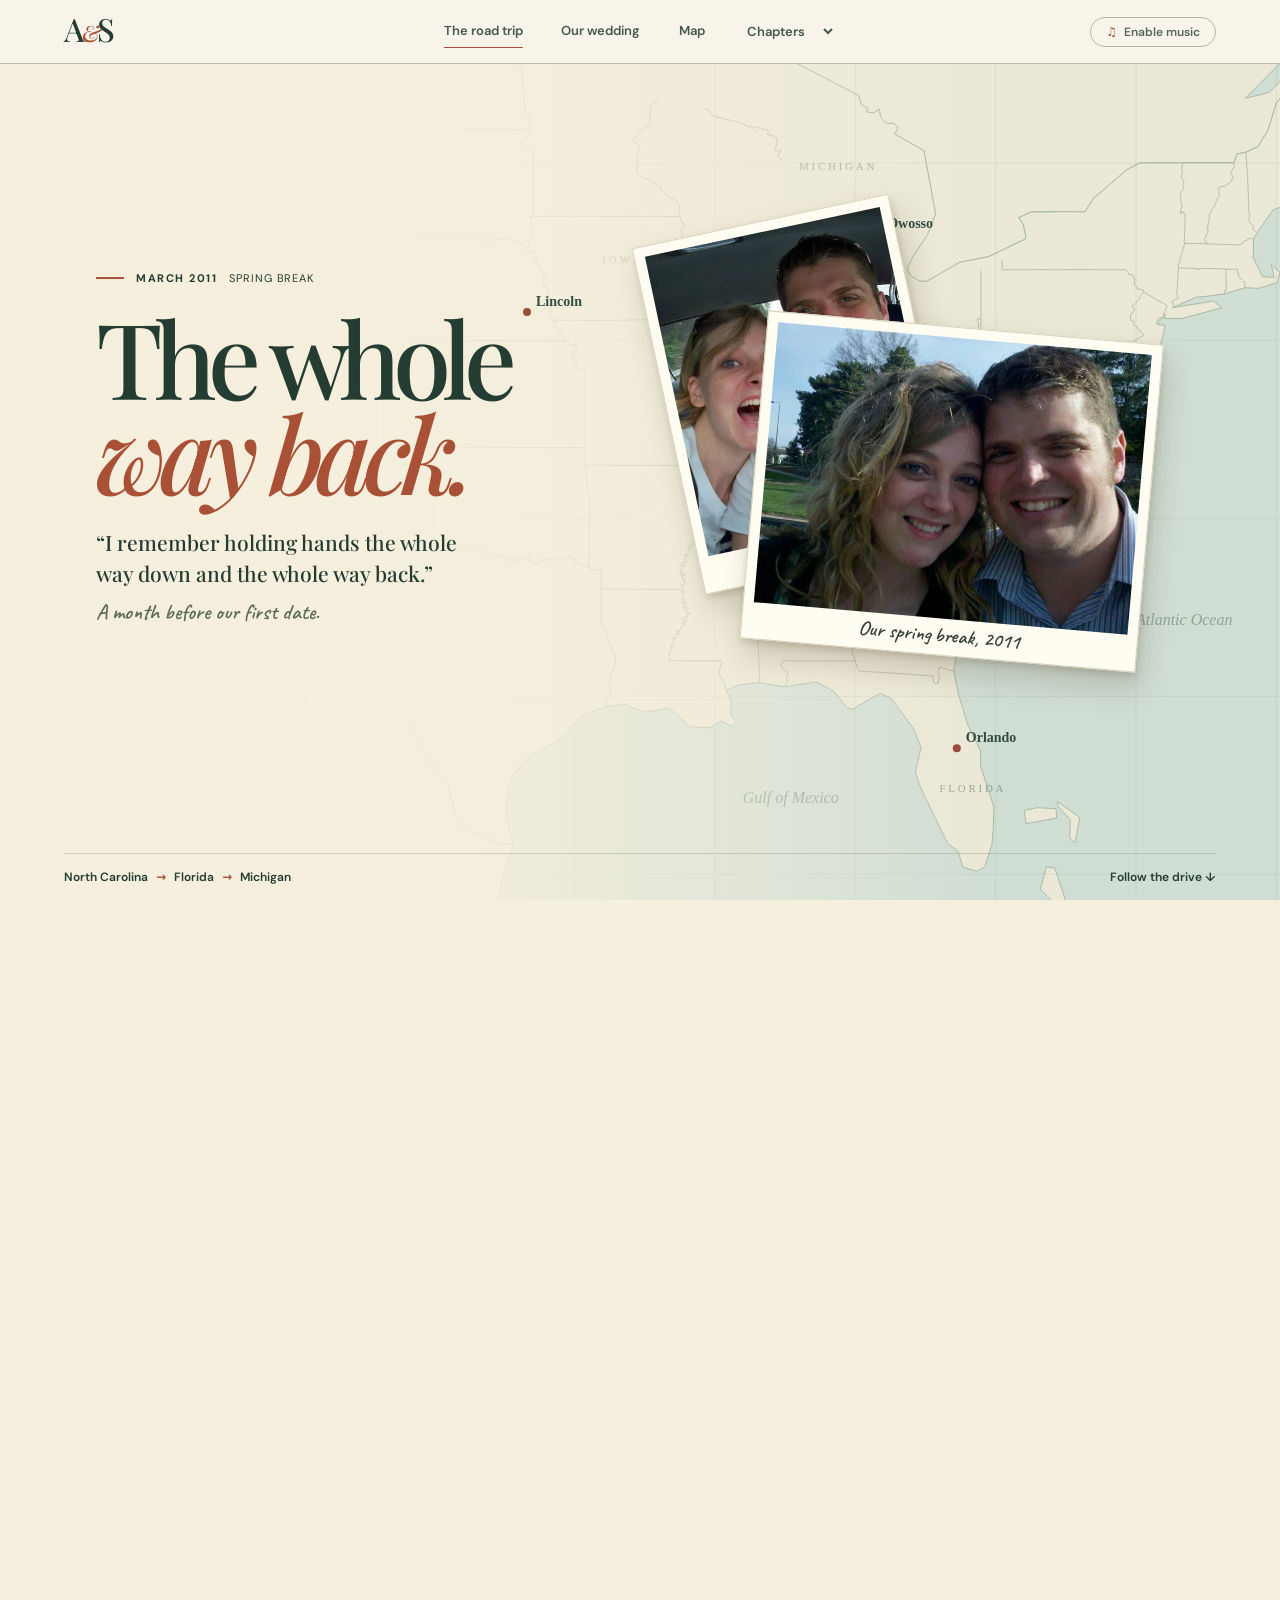
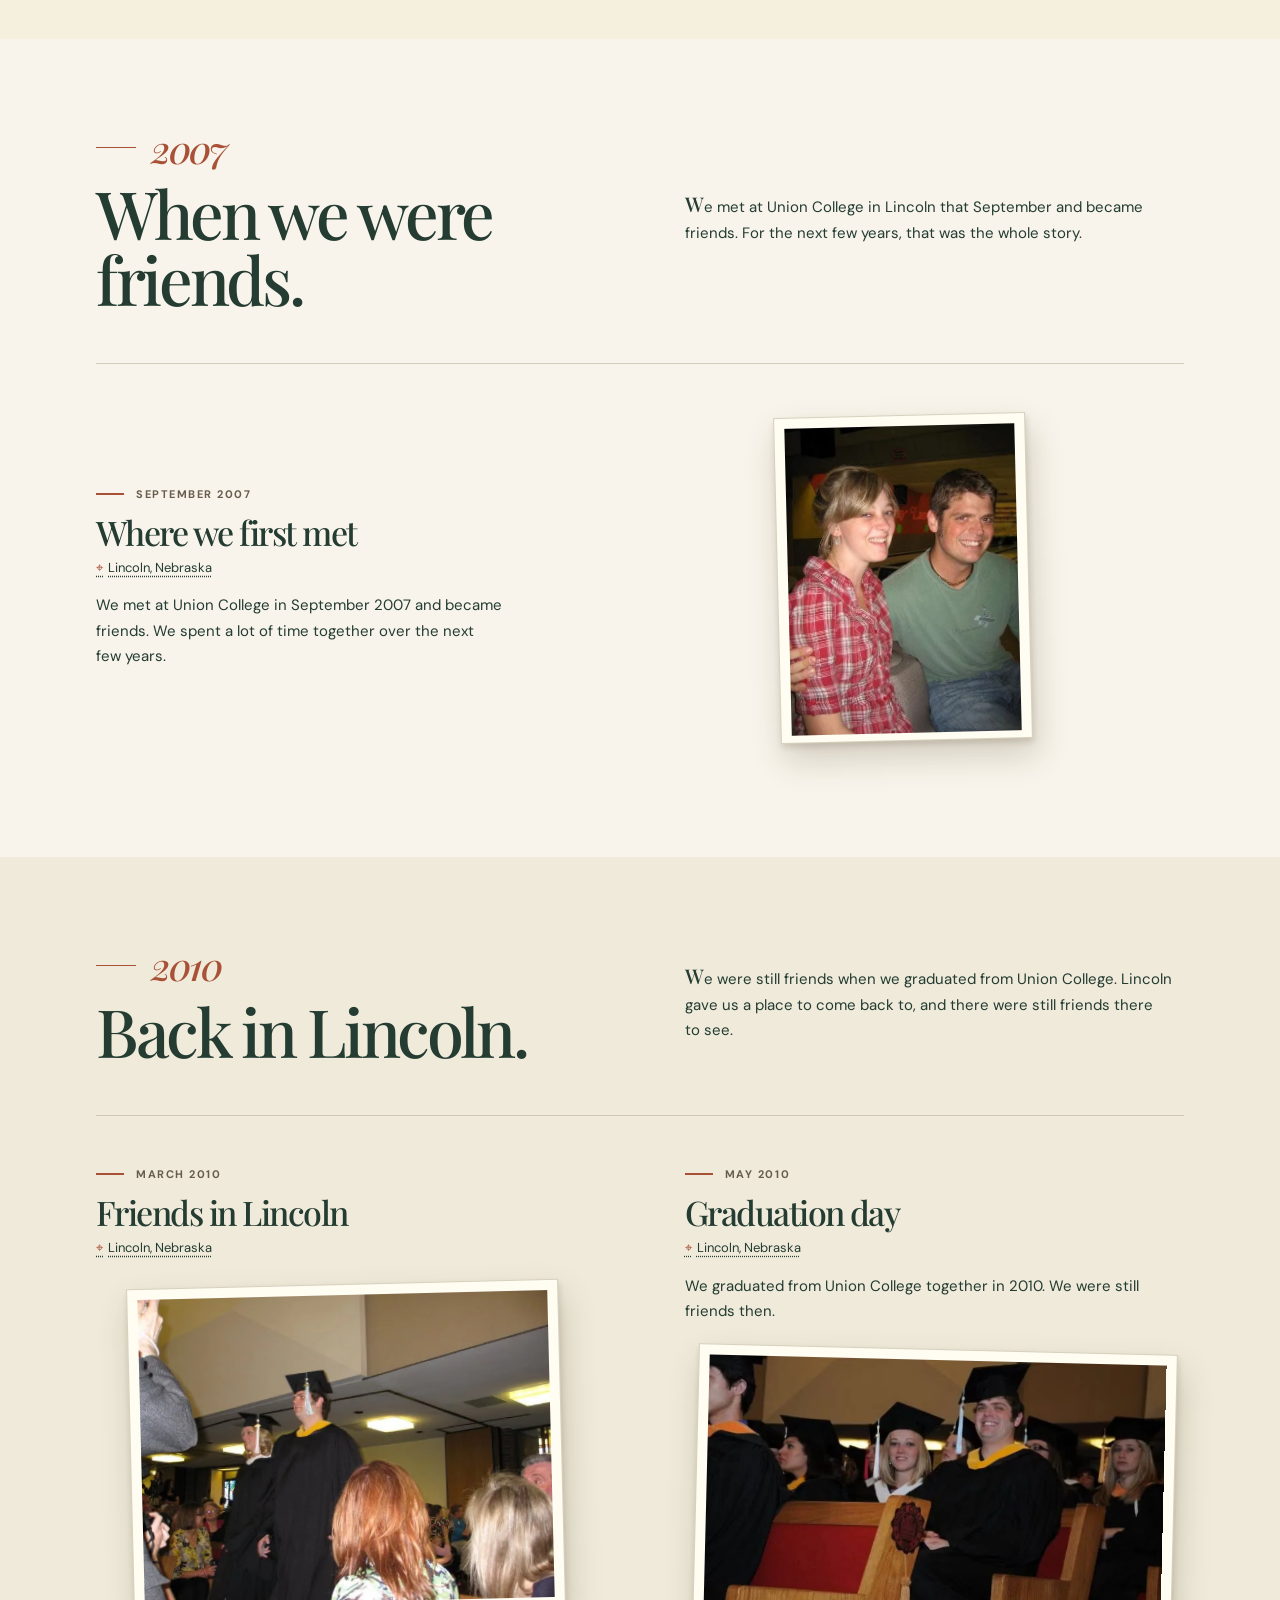
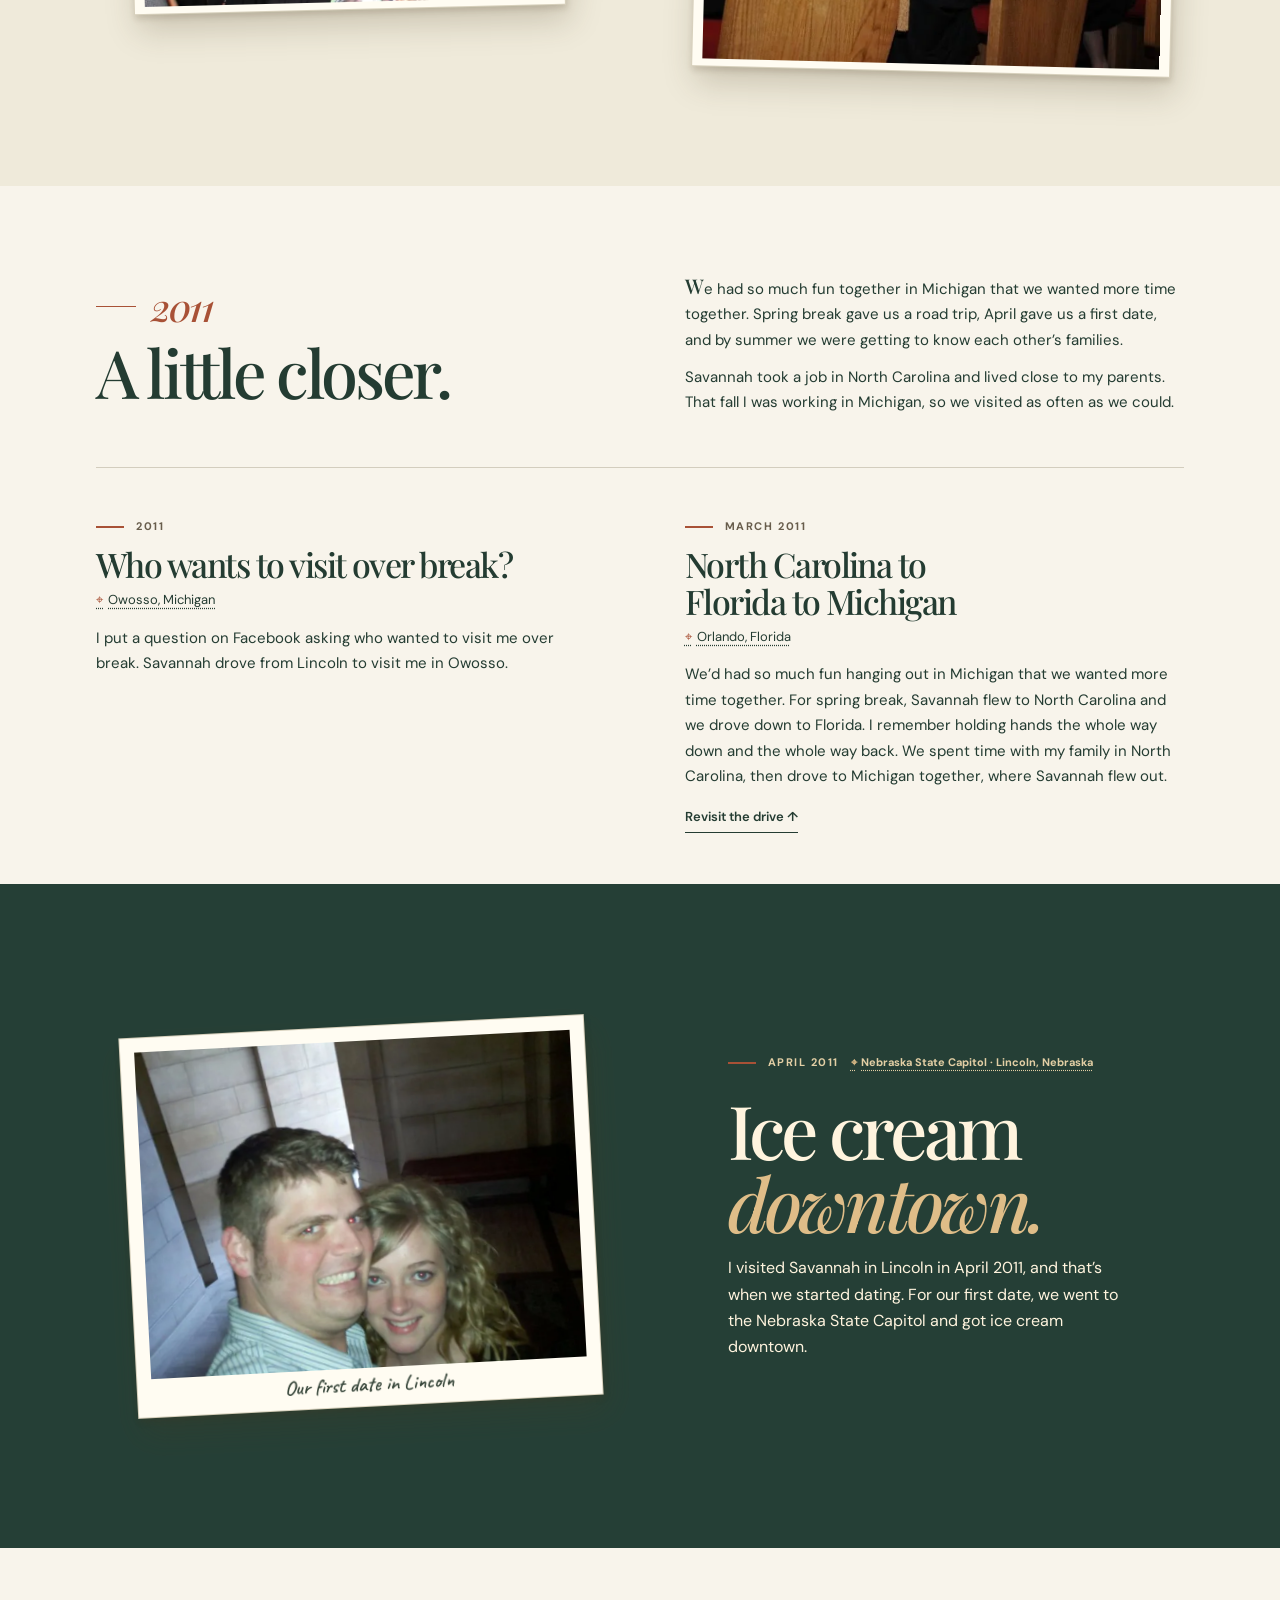
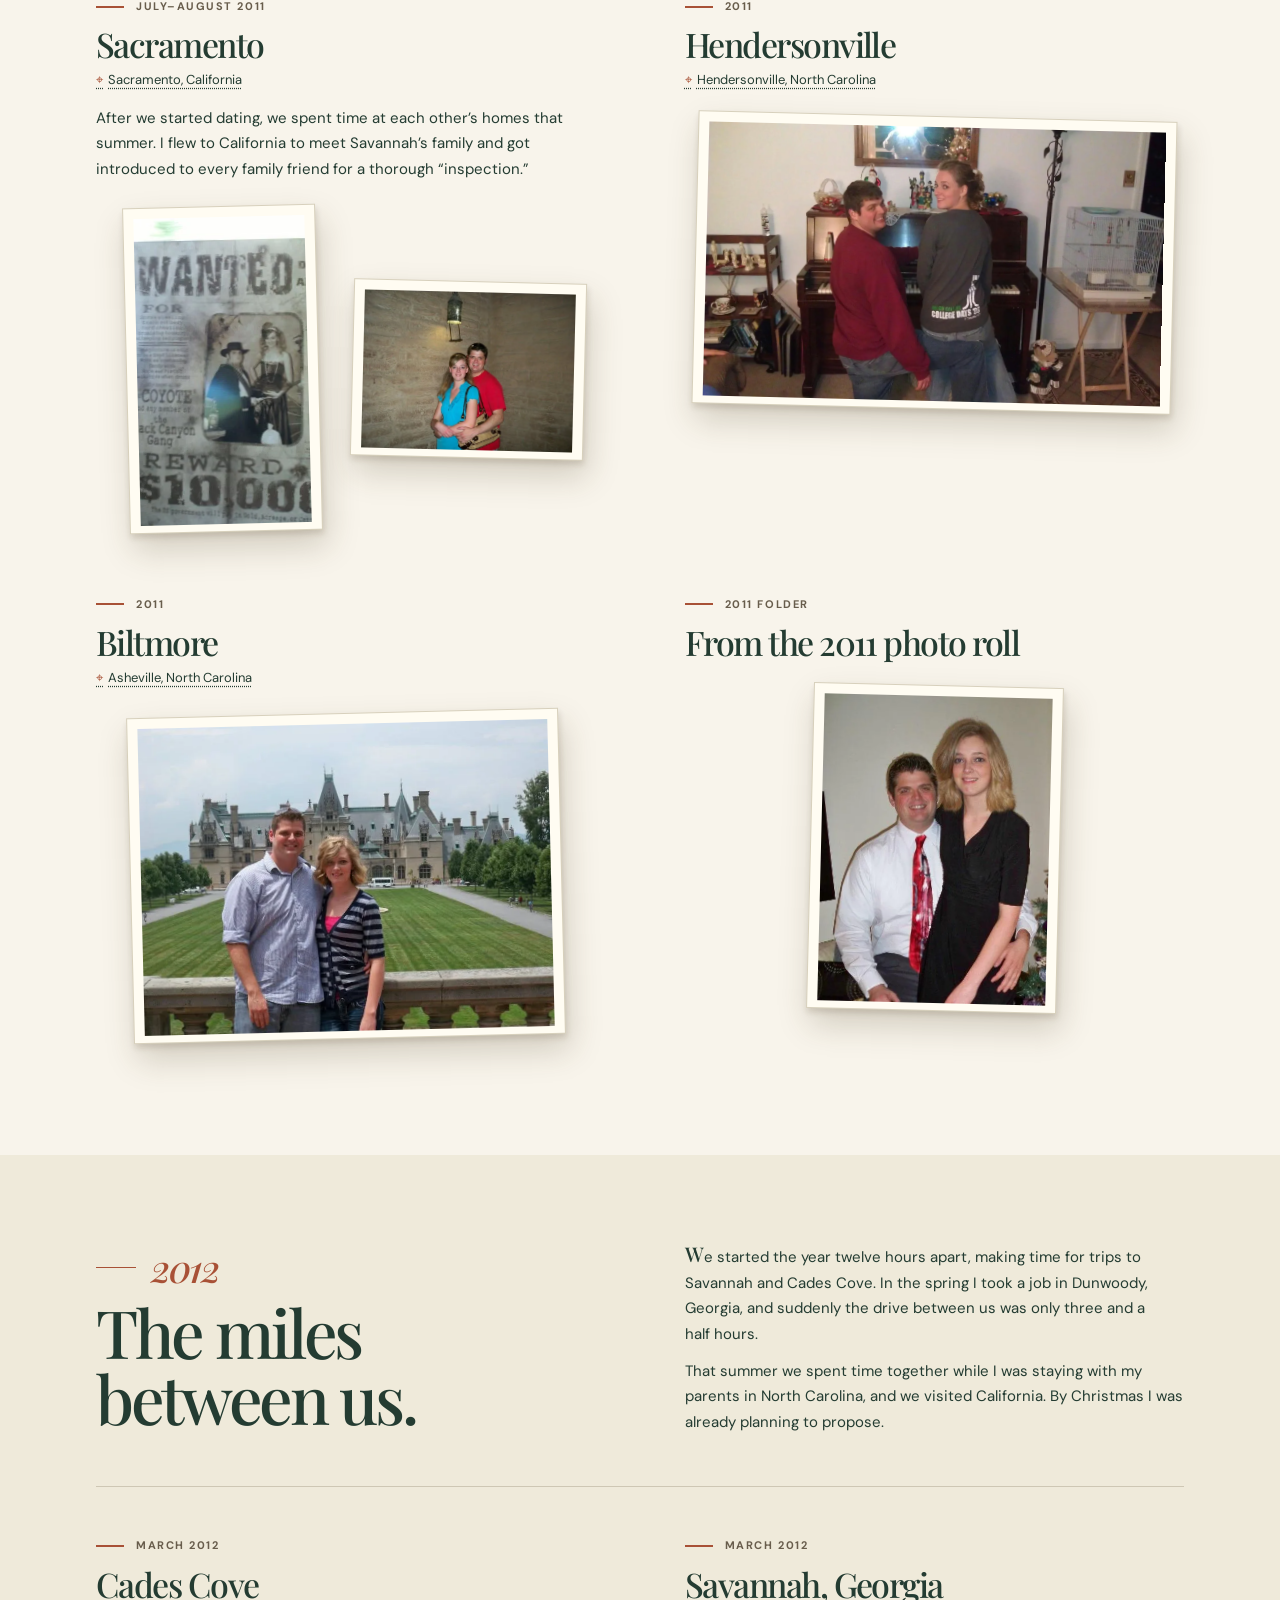
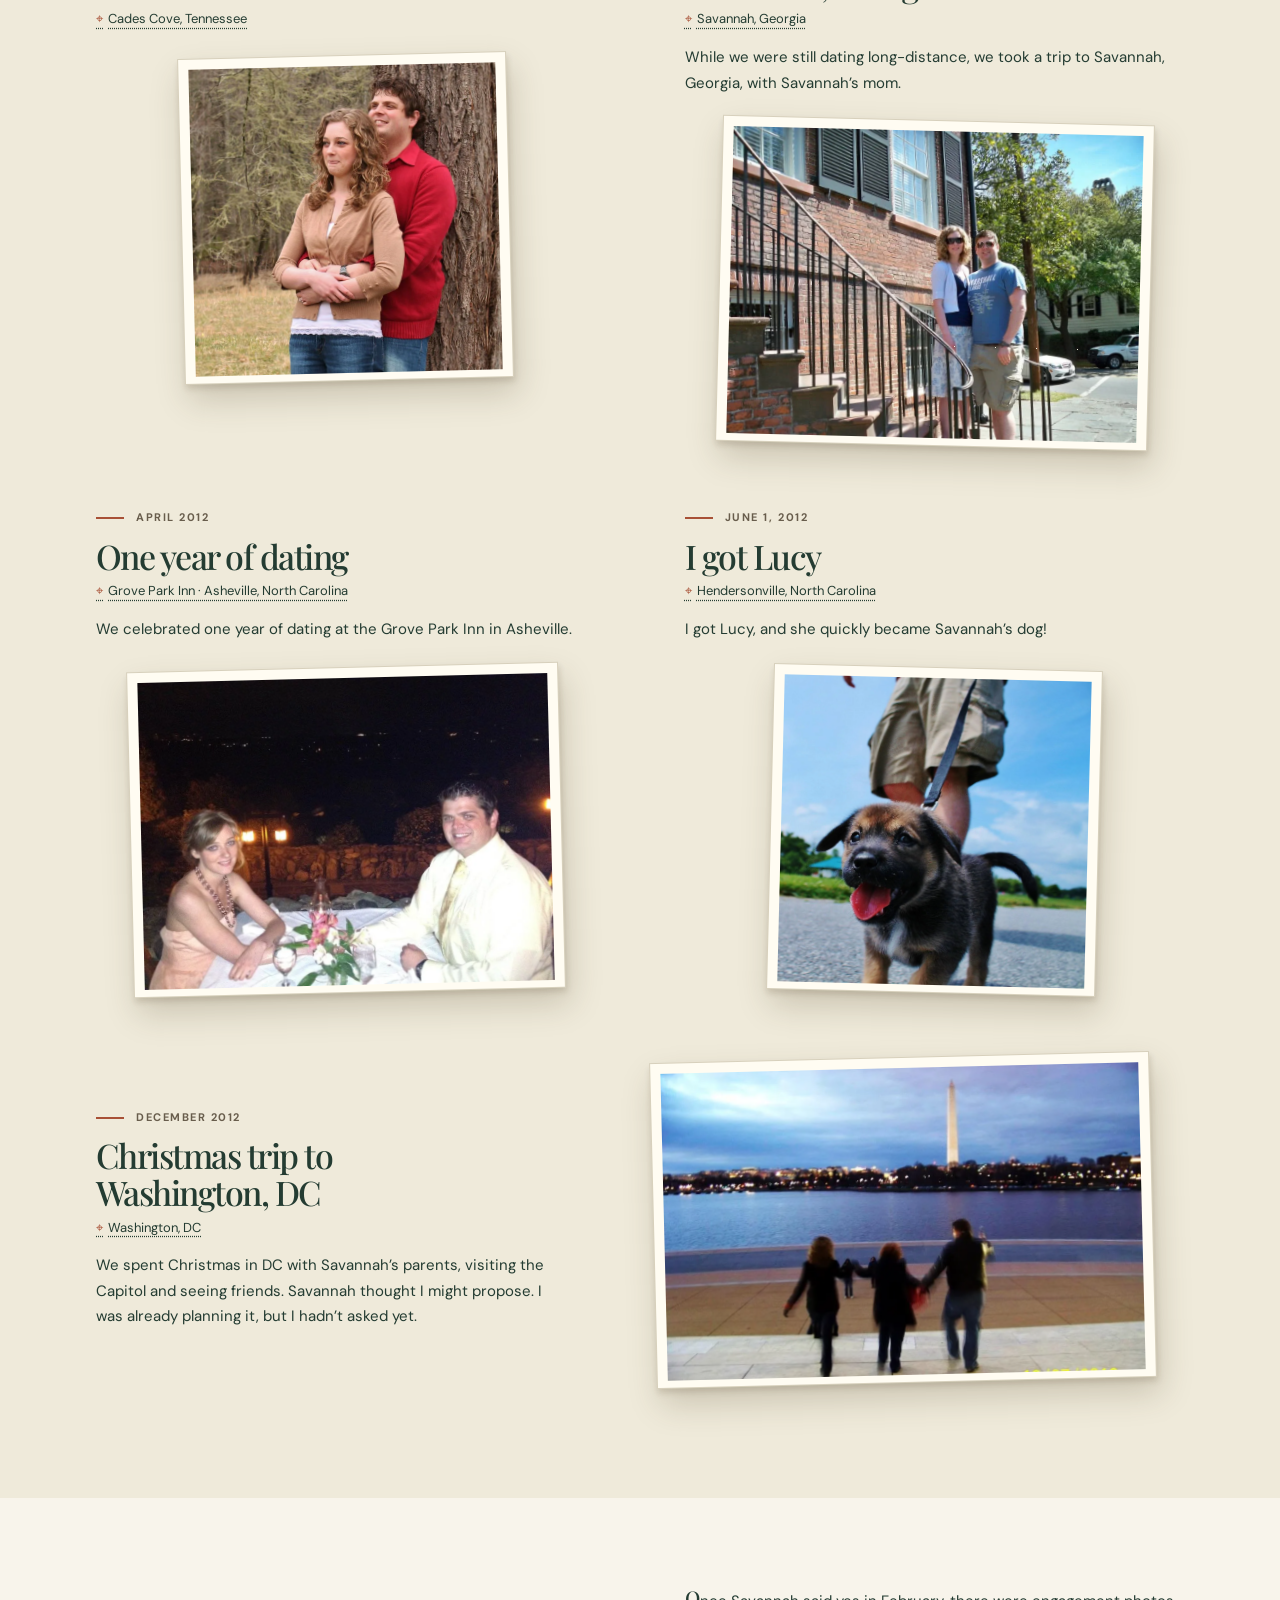
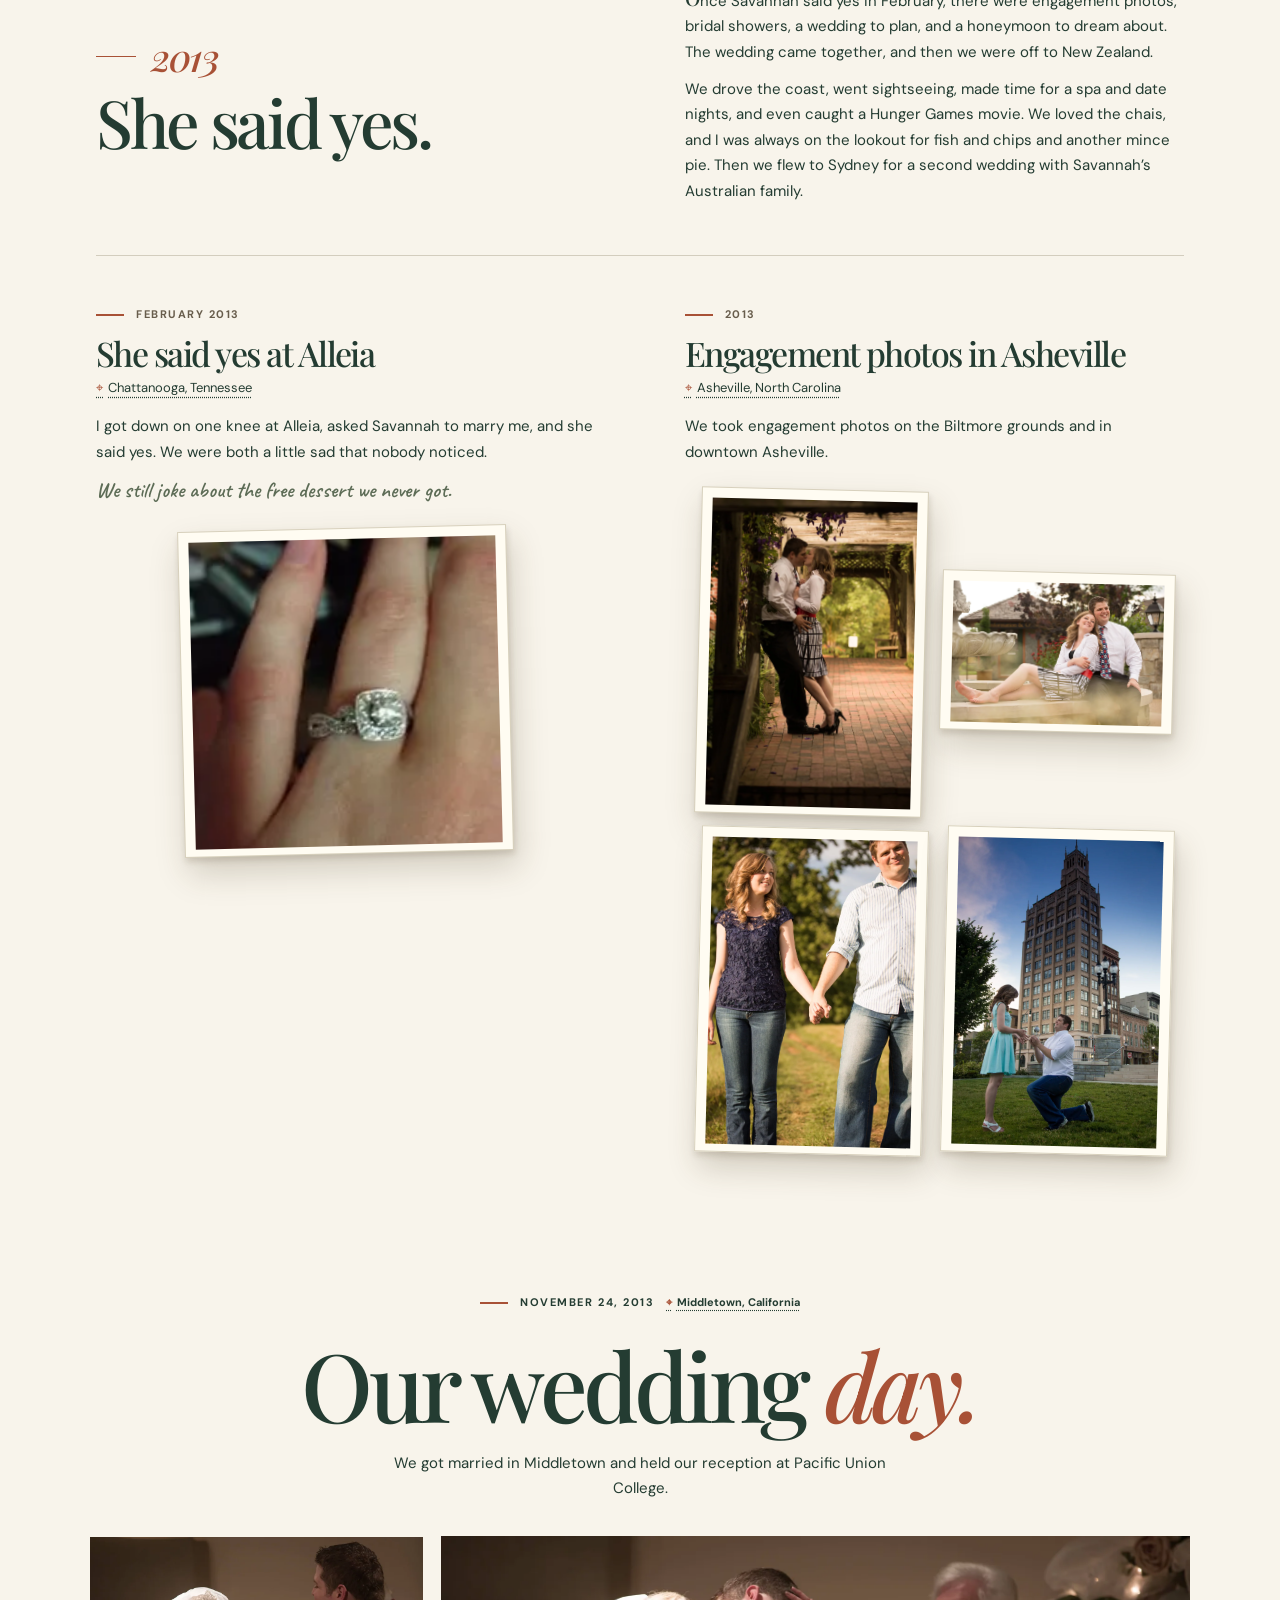
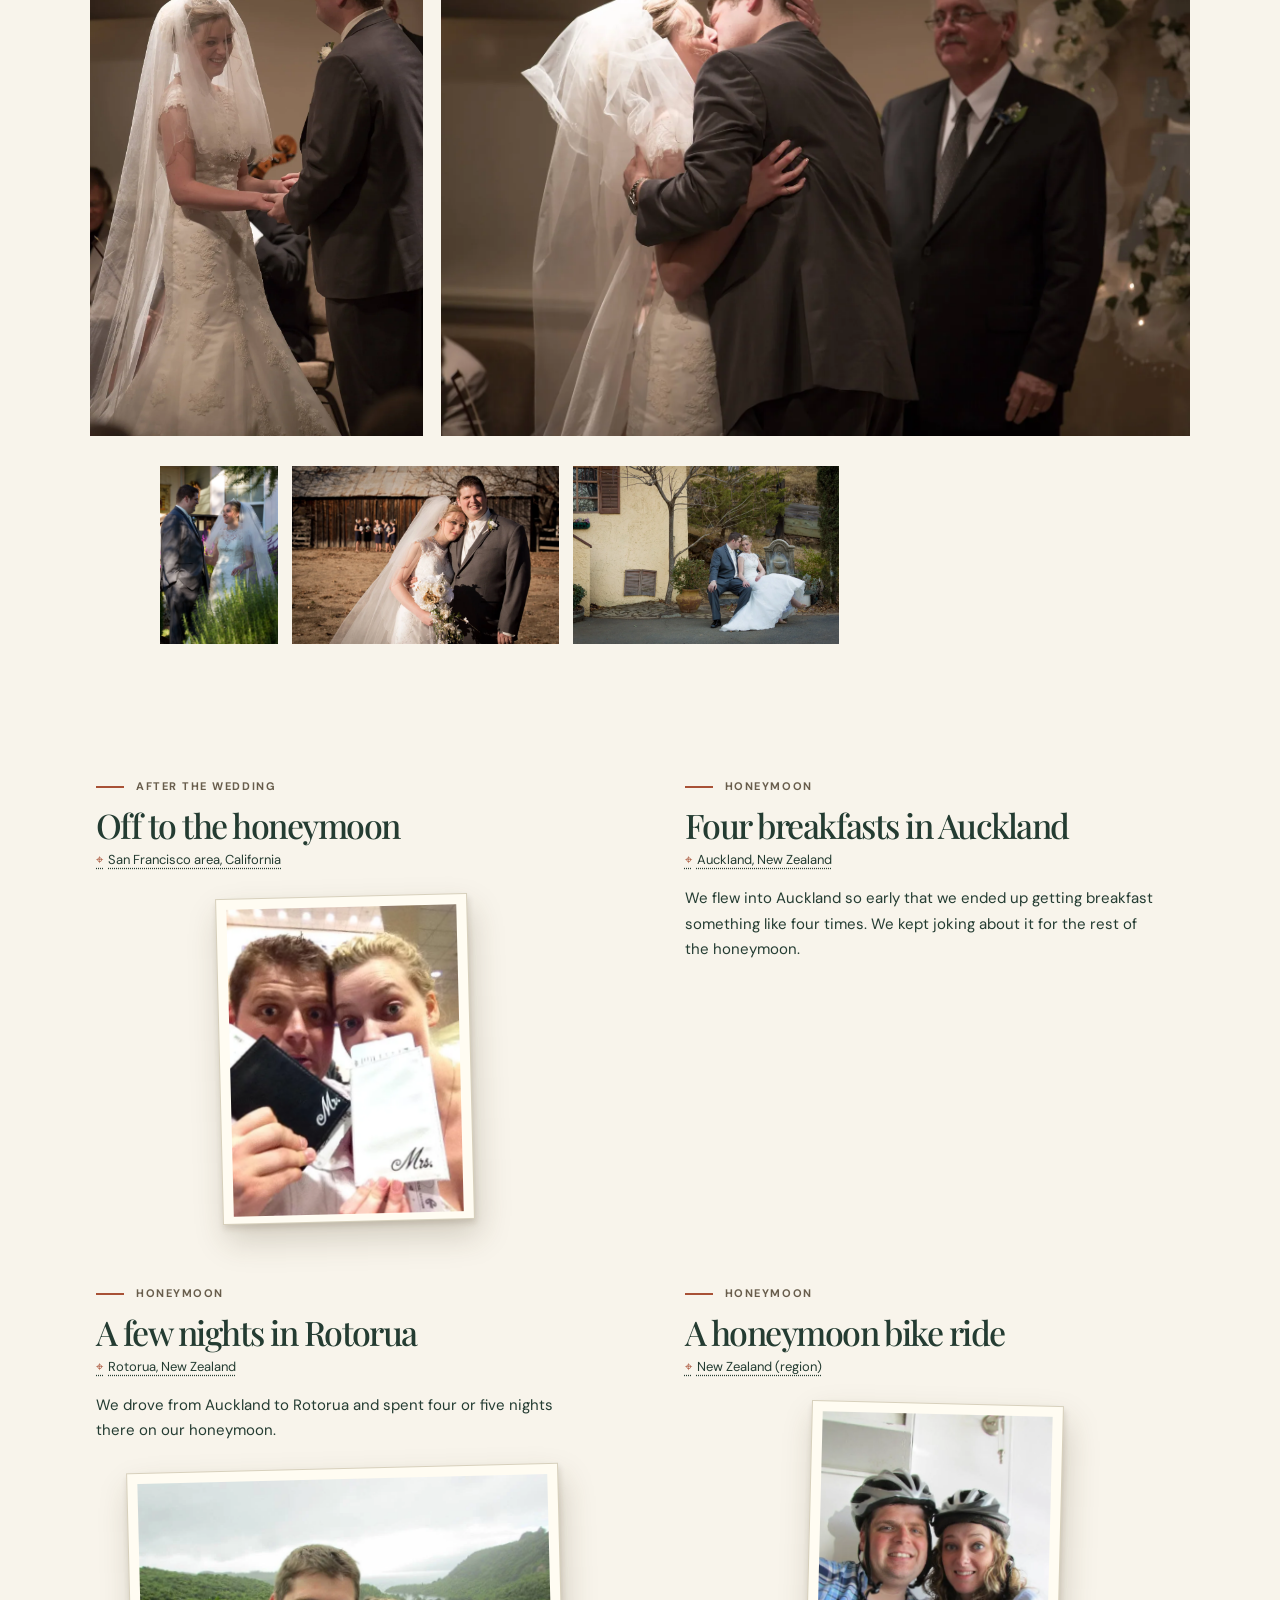
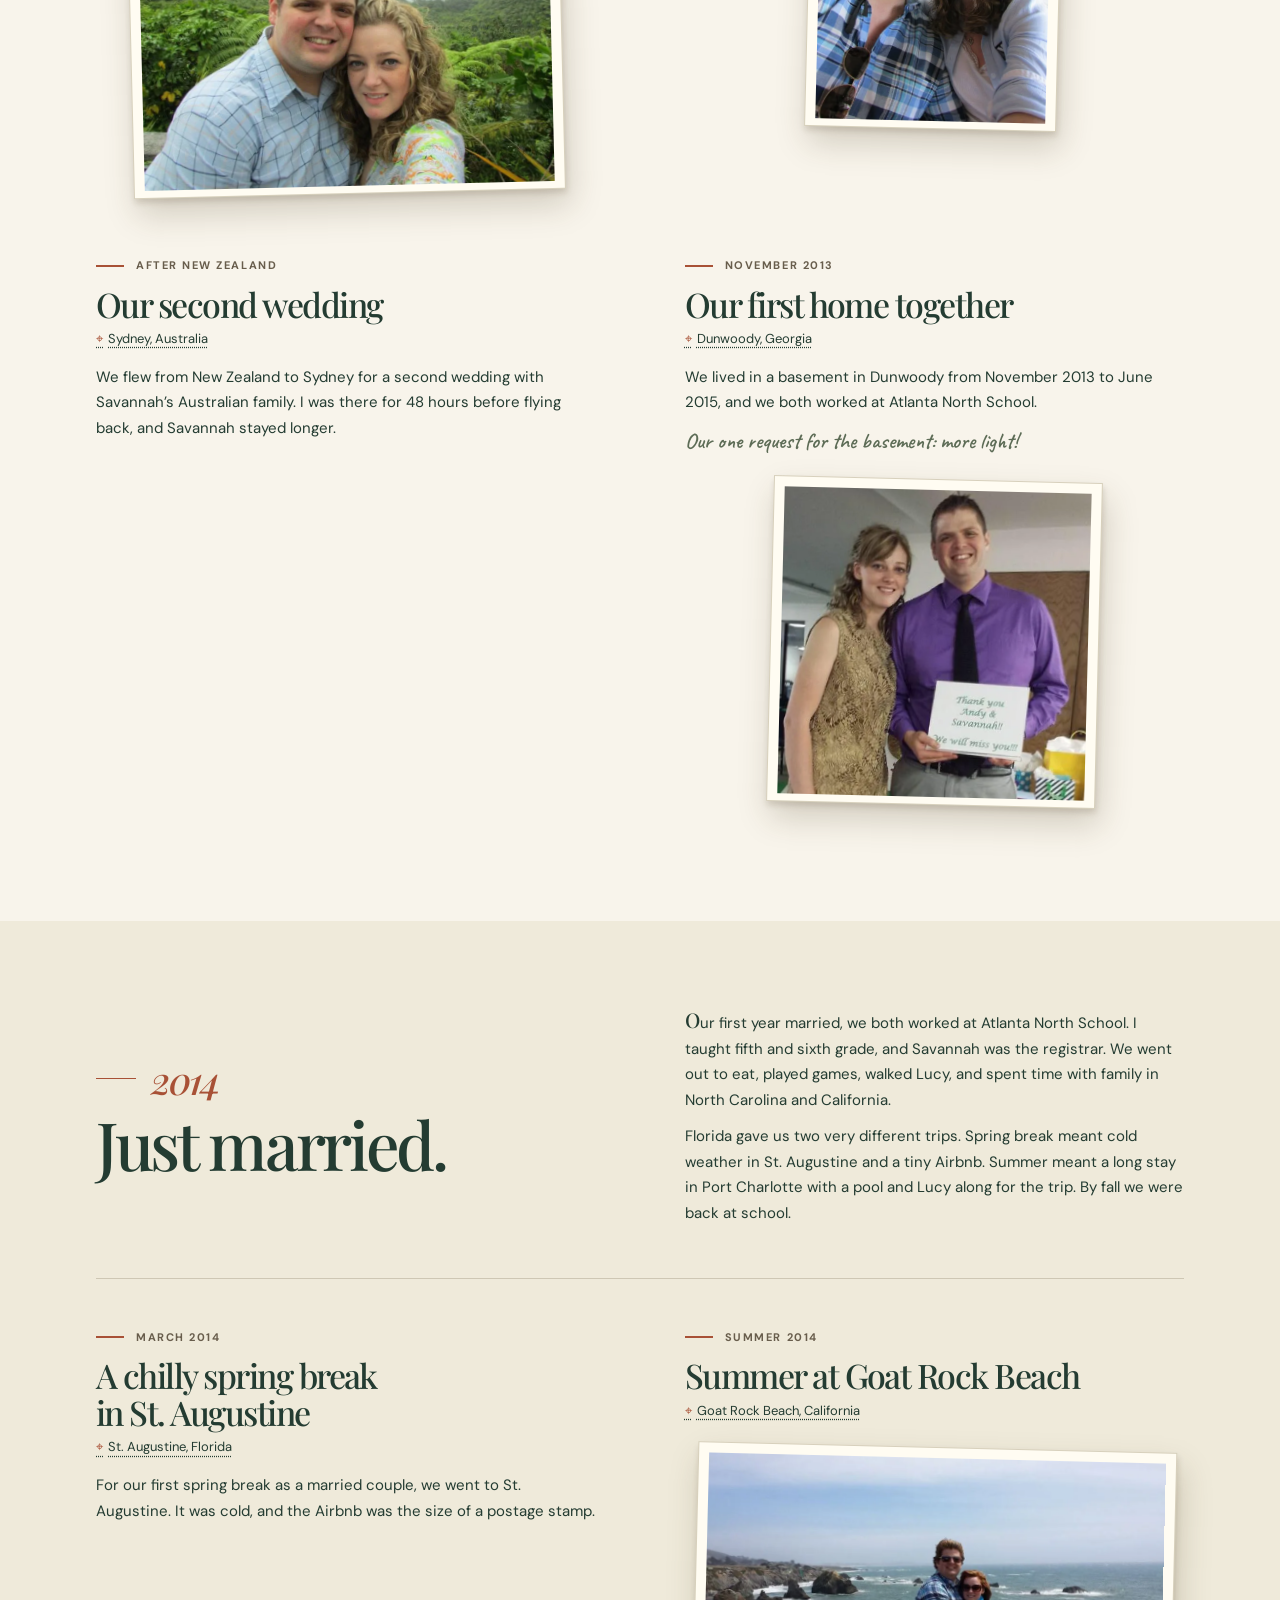
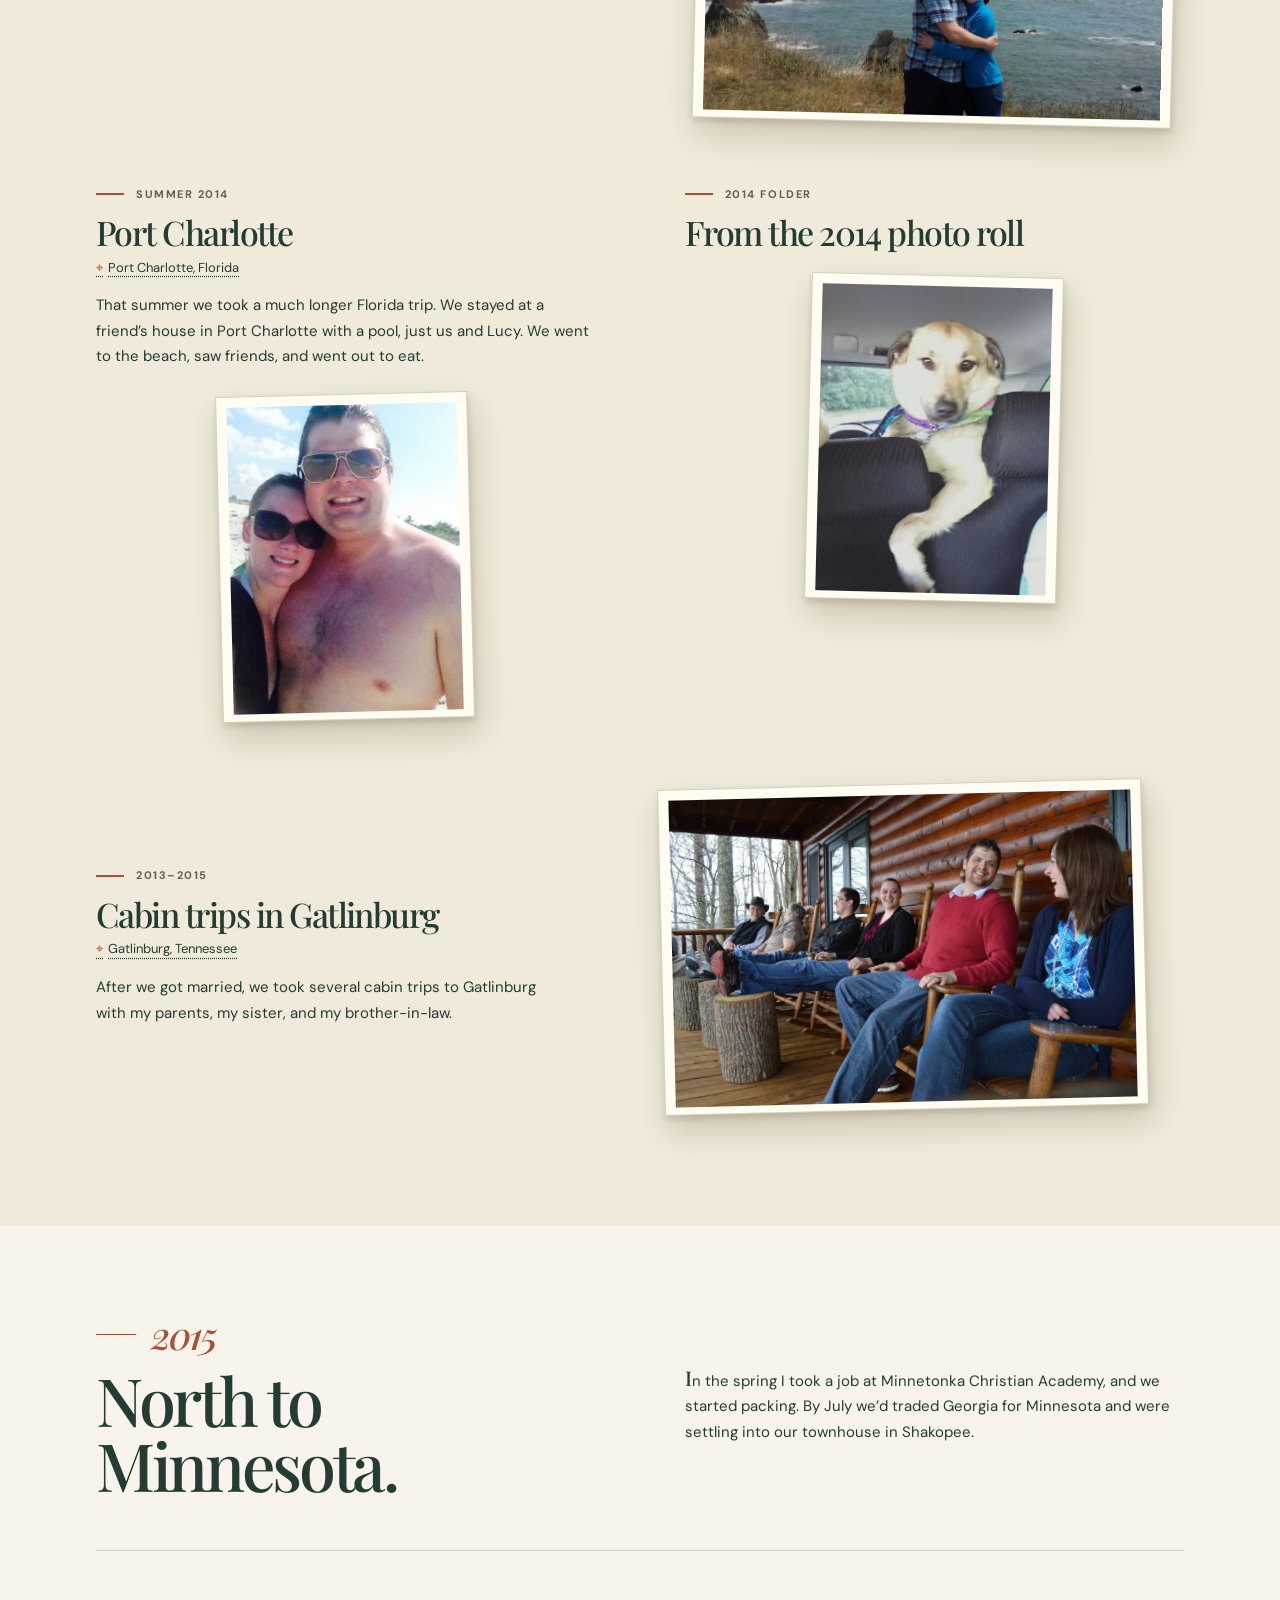
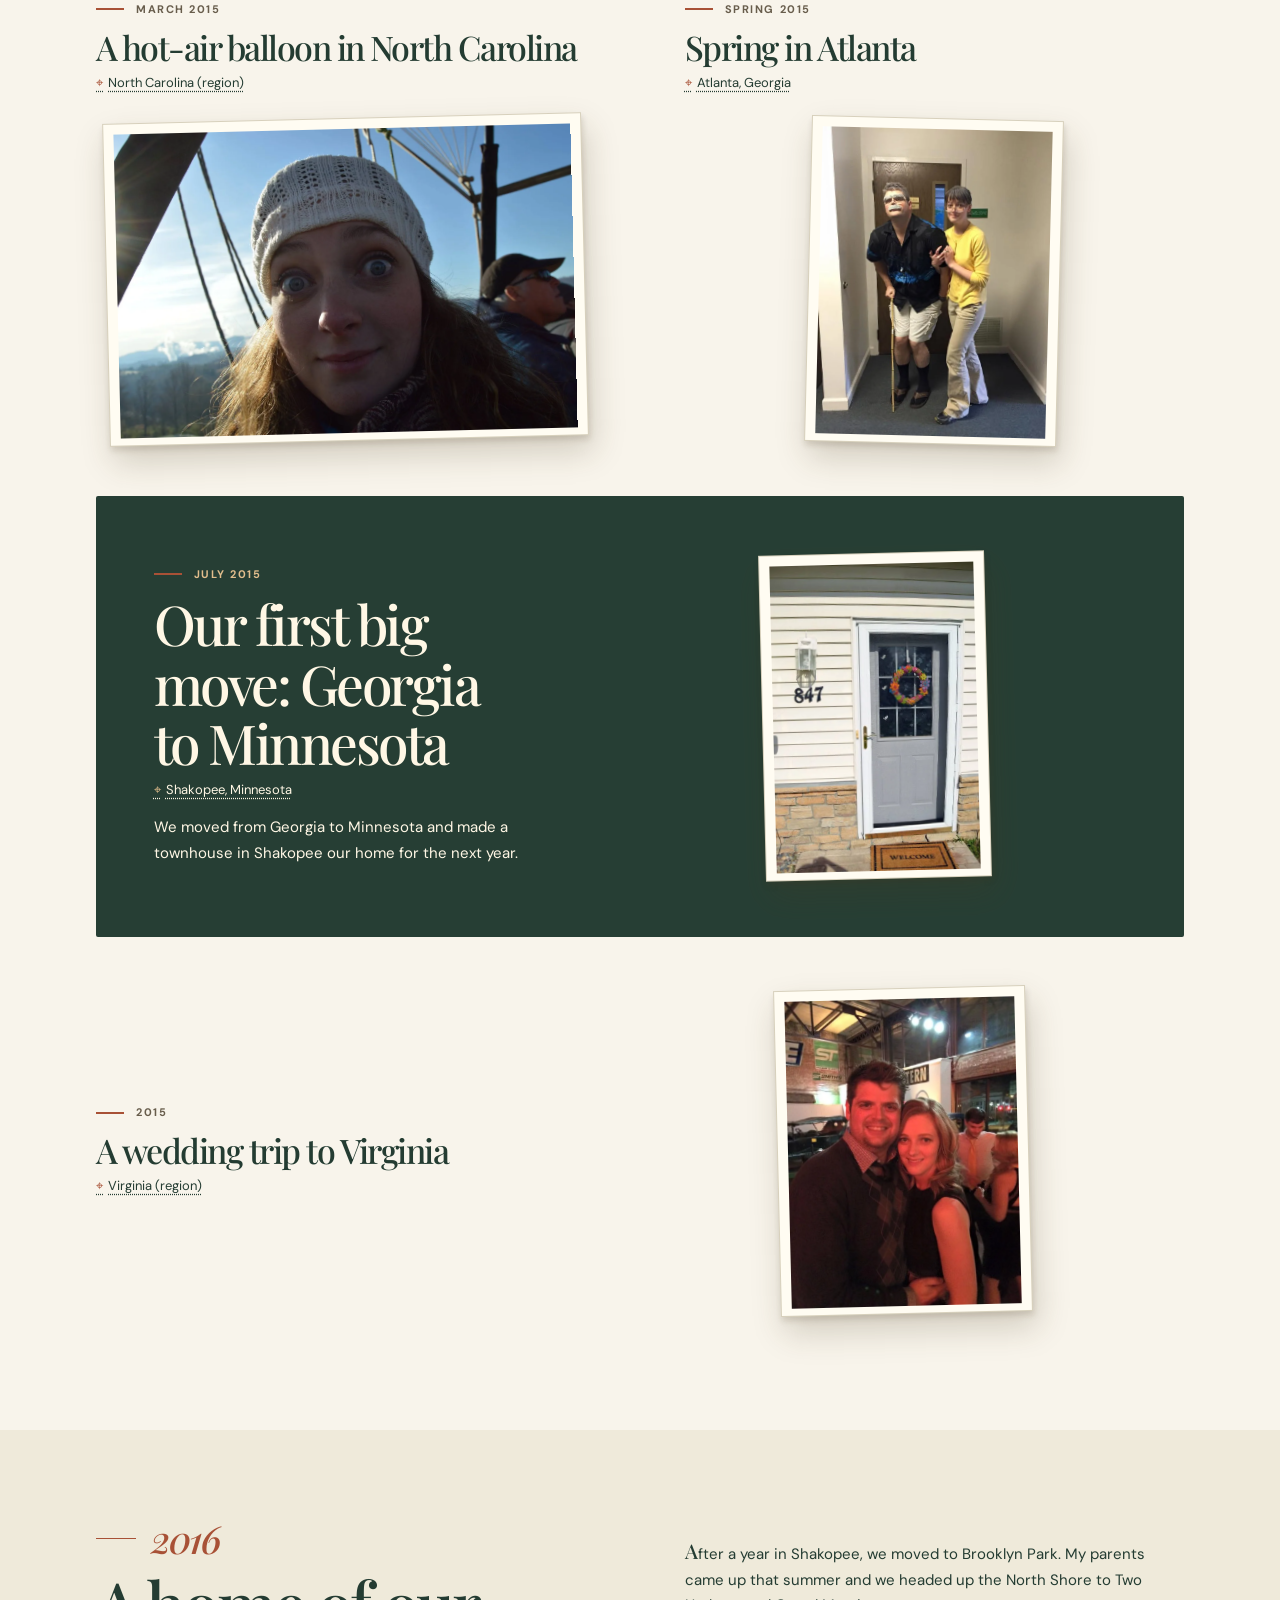
==== commit 8fd120c6: "Carry the anniversary album through every year and make it the home page" ====
--- a/index.html
+++ b/index.html
@@ -2,79 +2,14 @@
 <html lang="en">
 <head>
   <meta charset="utf-8">
-  <meta name="viewport" content="width=device-width, initial-scale=1">
-  <meta name="theme-color" content="#f7f3e8">
-  <meta name="description" content="A travel journal for Savannah, told one place at a time.">
+  <meta name="viewport" content="width=device-width,initial-scale=1">
   <title>Our Adventure Map · For Savannah</title>
-  <link rel="stylesheet" href="assets/vendor/leaflet.css">
-  <link rel="stylesheet" href="assets/site.css">
-  <script defer src="assets/vendor/leaflet.js"></script>
-  <script defer src="assets/site.js"></script>
+  <script>
+    const atlasBookmark = new URLSearchParams(location.search).has('memory') ||
+      ['#explore', '#map-section', '#timeline'].includes(location.hash);
+    location.replace((atlasBookmark ? 'atlas.html' : 'journey.html') + location.search + location.hash);
+  </script>
+  <noscript><meta http-equiv="refresh" content="0; url=journey.html"></noscript>
 </head>
-<body>
-  <header class="masthead">
-    <div class="shell masthead-inner">
-      <a class="brand" href="#explore"><span class="brand-mark" aria-hidden="true">✧</span> Our Adventure Map</a>
-      <nav aria-label="Journal">
-        <a href="#explore">The Map</a><a href="story.html">The Story</a><a href="#someday">Someday</a><a href="#letter">The Letter</a>
-      </nav>
-      <span class="dedication">For Savannah</span>
-    </div>
-  </header>
-  <main>
-    <section class="shell hero" id="explore" aria-labelledby="title">
-      <div class="intro">
-        <p class="eyebrow"><span></span> A JOURNAL OF US</p>
-        <h1 id="title">Our<br> Adventure<br><em>Map.</em></h1>
-        <p class="intro-copy">A little atlas of the places that tell our story, the moments we’d do all over again, and all the places we’ve yet to go.</p>
-        <a class="primary" href="#map-section">Explore the map <span aria-hidden="true">→</span></a>
-        <p class="handwritten">Everywhere with you.</p>
-      </div>
-      <div class="map-frame" id="map-section">
-        <div class="map-top"><span>THE MAP OF US</span><button id="reset" type="button" disabled>⌖ <span>Reset view</span></button></div>
-        <div class="map-body">
-          <div id="map" role="region" aria-label="Interactive world map"></div>
-          <div class="compass" aria-hidden="true"><span>N</span><b>✧</b></div>
-          <p class="map-message" id="map-message" role="status">Opening the atlas…</p>
-        </div>
-        <div class="legend" aria-label="Filter map pins" id="legend"></div>
-      </div>
-    </section>
-    <section class="timeline-section" id="timeline">
-      <div class="shell section-content story-invite">
-        <div>
-          <p class="eyebrow"><span></span> THE STORY SO FAR</p>
-          <h2>One thing led to <em>another.</em></h2>
-          <p class="section-copy">The big days and the little moments in between.</p>
-        </div>
-        <a class="primary" href="story.html">Read our story <span aria-hidden="true">→</span></a>
-      </div>
-    </section>
-    <section class="shell section-content" id="someday">
-      <p class="eyebrow"><span></span> NEXT ON THE MAP</p>
-      <h2>Adventures still to <em>come.</em></h2>
-      <div class="dreams" id="dream-list"></div>
-    </section>
-    <section class="letter-section" id="letter">
-      <div class="letter-paper">
-        <span class="letter-star" aria-hidden="true">✧</span>
-        <h2>Everywhere I’d <em>Go Again.</em></h2>
-        <div class="letter-copy" id="letter-copy"></div>
-      </div>
-    </section>
-  </main>
-  <footer class="shell footer"><span>Our Adventure Map</span><a href="#explore">Back to the map ↑</a></footer>
-  <dialog id="memory" aria-labelledby="memory-title">
-    <article class="memory-content">
-      <form method="dialog"><button class="close" aria-label="Close memory">×</button></form>
-      <p class="eyebrow" id="memory-type"></p>
-      <h2 id="memory-title"></h2>
-      <p id="memory-meta"></p>
-      <div id="gallery" hidden></div>
-      <p id="memory-story"></p>
-      <p class="handwritten" id="memory-note"></p>
-      <button class="text-button" id="memory-map" type="button">Find on the map →</button>
-    </article>
-  </dialog>
-</body>
+<body><a href="journey.html">Open our anniversary album</a></body>
 </html>
